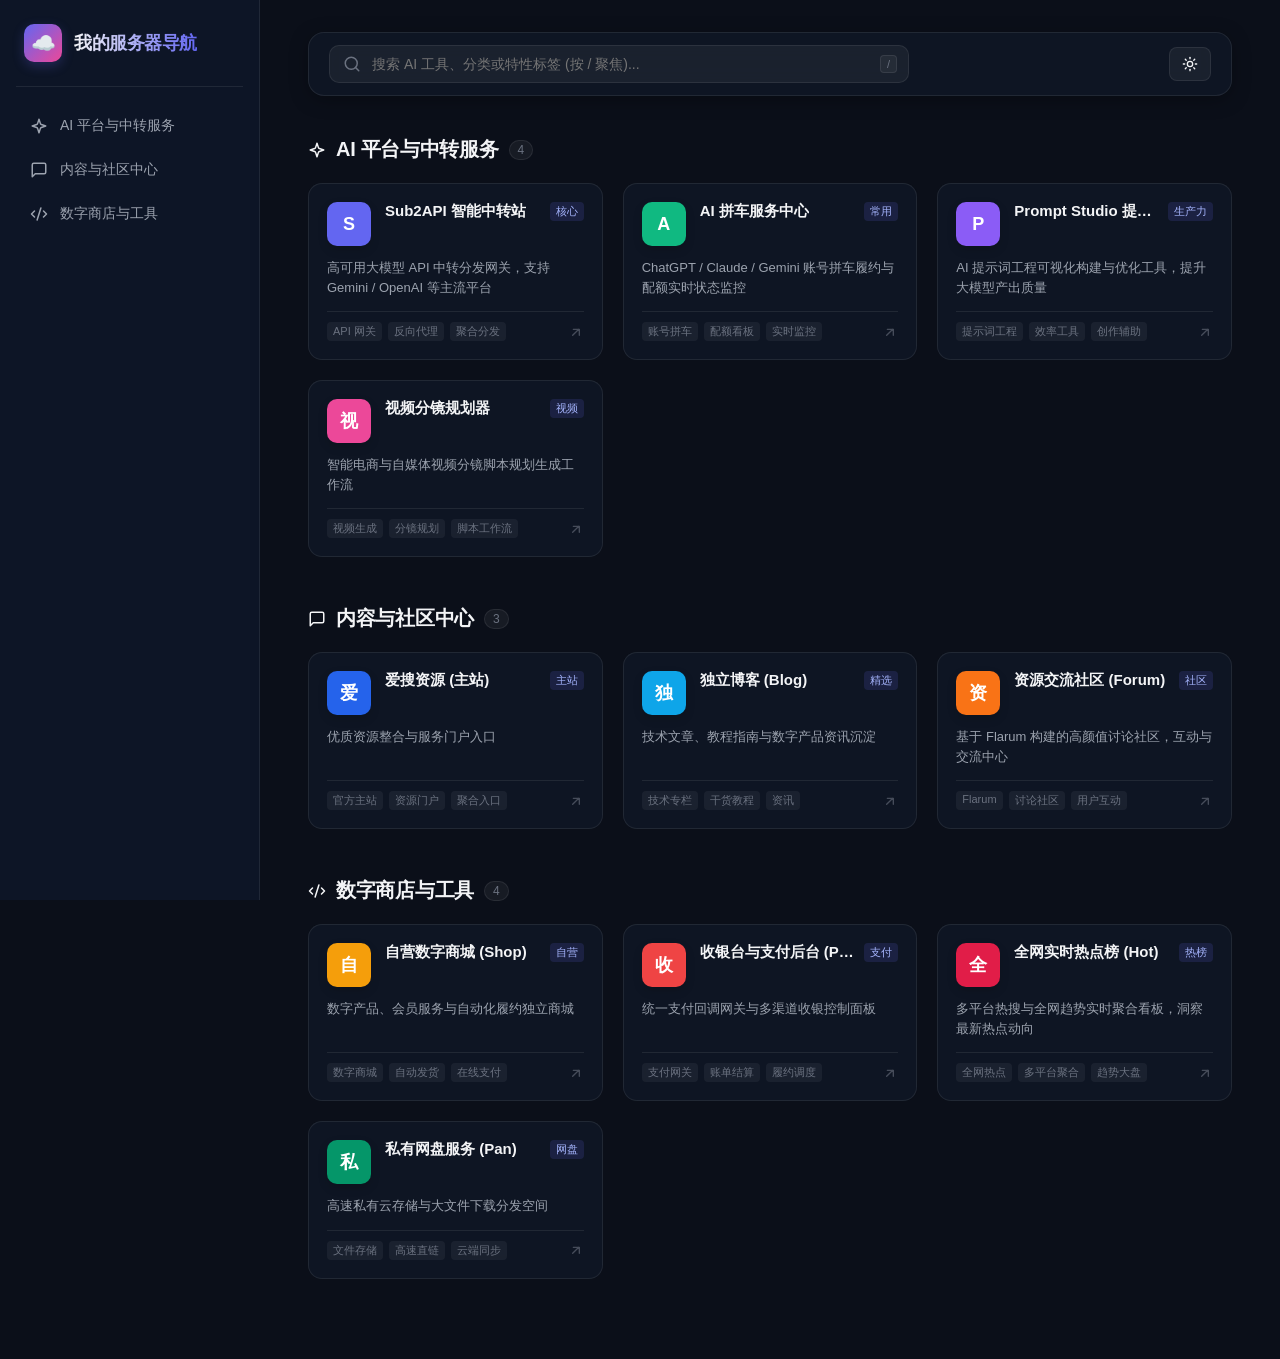
==== index.html @ ad0fa245 "feat: initial release of isoziyuan server navigation dashboard" ====
<!DOCTYPE html>
<html lang="zh-CN" data-theme="dark" data-page-node-id="ryxkqzZMoLYeSBHH8Xz7j0">
<head data-page-node-id="EdLy6YX1apaD8Ly3hyvUye">
  <meta charset="UTF-8" data-page-node-id="FtMuzV0061OIfNJ4oOc57Z">
  <meta name="viewport" content="width=device-width, initial-scale=1.0" data-page-node-id="JTdhtZDrK8gfpo5jFt59gs">
  <title>服务导航 - 谷歌服务器专属工作台</title>
  <link rel="stylesheet" href="style.css" data-page-node-id="w4TnDiNmjLY9xPncQeCpWm">
</head>
<body data-page-node-id="qXCdMttLYjx7alUxZ0EbmD">

  <!-- 侧边导航栏 -->
  <aside class="sidebar" id="sidebar" data-page-node-id="COUoZQ1FSOMQImtAPRblJZ">
    <div class="brand" data-page-node-id="BsyCAQI1UMjIFKBTVWjHdt">
      <div class="brand-logo" data-page-node-id="YfetDD96s58UkEcD20asni">☁️</div>
      <div class="brand-title" data-page-node-id="GAfYzVq1kWIgnKGdZMg1Wv">我的服务器导航</div>
    </div>
    <nav class="nav-links" id="nav-links" data-page-node-id="pFqcrLfc5XI3aOtZKjuJ6j">
      <!-- 动态分类目录 -->
    </nav>
  </aside>

  <!-- 主内容区 -->
  <main class="main-content" data-page-node-id="XznvotJnjBJgEhFHMPgvZw">
    <!-- 顶部状态与搜索栏 -->
    <header class="header-bar" data-page-node-id="YsAZ4QFLlVIBGEKDCK1Dvk">
      <button class="mobile-menu-btn" id="mobile-menu-btn" aria-label="打开目录" data-page-node-id="UOBhp4GuMwdxxigSQopZ55">
        <svg width="18" height="18" viewBox="0 0 24 24" fill="none" stroke="currentColor" stroke-width="2" stroke-linecap="round" stroke-linejoin="round" data-page-node-id="ZNB9NHHVC26Zy8zkNJ84La"><line x1="4" x2="20" y1="12" y2="12" data-page-node-id="r1nHTJ1gIHHjEHjvJLLqYI"/><line x1="4" x2="20" y1="6" y2="6" data-page-node-id="cb9EGPbd5mgD8VWsPqQR4z"/><line x1="4" x2="20" y1="18" y2="18" data-page-node-id="bjhF1IAUk6zOUAnobwpEAe"/></svg>
      </button>

      <div class="search-box" data-page-node-id="cYscHR29AgviPWxlSNM6m2">
        <svg class="search-icon" width="18" height="18" viewBox="0 0 24 24" fill="none" stroke="currentColor" stroke-width="2" stroke-linecap="round" stroke-linejoin="round" data-page-node-id="eRVx57yJYHFJJuCffxL66g"><circle cx="11" cy="11" r="8" data-page-node-id="GfnWiGyBh2ZwuUB9Br48fe"/><path d="m21 21-4.3-4.3" data-page-node-id="glmi1lU00wS7KjYcJ7WsCz"/></svg>
        <input type="text" id="search-input" class="search-input" placeholder="搜索 AI 工具、分类或特性标签 (按 / 聚焦)..." data-page-node-id="gOzx844IkJjS15NtwND8wt">
        <span class="shortcut-badge" data-page-node-id="LoRF6ZRyQIxOjTASTNu4PB">/</span>
      </div>

      <div class="header-actions" data-page-node-id="axKu8T1aljY6c5ixJSnmCy">
        <button class="theme-toggle-btn" id="theme-toggle" aria-label="切换主题" data-page-node-id="RXKstWpxbznfmGAUuXHvzH">
          <!-- 动态图标 -->
        </button>
      </div>
    </header>

    <!-- 工具卡片展示区 -->
    <div id="content-area" data-page-node-id="zzsbIxGkW51S9csJL0ehOk">
      <!-- 动态分类与卡片 -->
    </div>

    <!-- 无搜索结果状态 -->
    <div id="empty-state" class="empty-state" data-page-node-id="5uiXCTbHz7WfNwtleO9XCB">
      <p style="font-size: 16px; margin-bottom: 8px;" data-page-node-id="l2K9HvFFrjeTwMm3EC5iMb">未找到匹配的 AI 工具</p>
      <p style="font-size: 13px;" data-page-node-id="Q3DsOjihzhEDYdzf1WLCFE">请尝试其他关键词或查看全部工具分类</p>
    </div>
  </main>

  <script src="app.js"></script>
</body>
</html>
---- style.css ----
:root {
  --bg-primary: #0b0f19;
  --bg-surface: rgba(17, 24, 39, 0.75);
  --bg-surface-hover: rgba(31, 41, 55, 0.85);
  --bg-sidebar: rgba(15, 23, 42, 0.85);
  --border-color: rgba(255, 255, 255, 0.08);
  --border-focus: rgba(99, 102, 241, 0.5);
  --text-main: #f3f4f6;
  --text-muted: #9ca3af;
  --text-sub: #6b7280;
  --accent: #6366f1;
  --accent-glow: rgba(99, 102, 241, 0.25);
  --badge-bg: rgba(99, 102, 241, 0.15);
  --badge-text: #a5b4fc;
  --tag-bg: rgba(255, 255, 255, 0.05);
  --card-shadow: 0 4px 20px -2px rgba(0, 0, 0, 0.35);
}

[data-theme="light"] {
  --bg-primary: #f8fafc;
  --bg-surface: rgba(255, 255, 255, 0.85);
  --bg-surface-hover: #ffffff;
  --bg-sidebar: rgba(248, 250, 252, 0.9);
  --border-color: rgba(0, 0, 0, 0.08);
  --border-focus: rgba(99, 102, 241, 0.4);
  --text-main: #0f172a;
  --text-muted: #475569;
  --text-sub: #94a3b8;
  --accent: #4f46e5;
  --accent-glow: rgba(79, 70, 229, 0.15);
  --badge-bg: rgba(79, 70, 229, 0.1);
  --badge-text: #4f46e5;
  --tag-bg: rgba(0, 0, 0, 0.04);
  --card-shadow: 0 4px 20px -2px rgba(0, 0, 0, 0.06);
}

* {
  margin: 0;
  padding: 0;
  box-sizing: border-box;
}

body {
  font-family: -apple-system, BlinkMacSystemFont, "Segoe UI", Roboto, "PingFang SC", "Microsoft YaHei", sans-serif;
  background-color: var(--bg-primary);
  color: var(--text-main);
  min-height: 100vh;
  display: flex;
  overflow-x: hidden;
  transition: background-color 0.3s ease, color 0.3s ease;
}

/* 侧边栏 */
.sidebar {
  width: 260px;
  height: 100vh;
  position: fixed;
  left: 0;
  top: 0;
  background: var(--bg-sidebar);
  backdrop-filter: blur(16px);
  -webkit-backdrop-filter: blur(16px);
  border-right: 1px solid var(--border-color);
  padding: 24px 16px;
  display: flex;
  flex-direction: column;
  z-index: 50;
  transition: transform 0.3s cubic-bezier(0.4, 0, 0.2, 1);
}

.brand {
  display: flex;
  align-items: center;
  gap: 12px;
  padding: 0 8px 24px 8px;
  border-bottom: 1px solid var(--border-color);
  margin-bottom: 20px;
}

.brand-logo {
  width: 38px;
  height: 38px;
  border-radius: 10px;
  background: linear-gradient(135deg, #6366f1 0%, #ec4899 100%);
  display: flex;
  align-items: center;
  justify-content: center;
  color: #fff;
  font-weight: 700;
  font-size: 20px;
  box-shadow: 0 4px 12px var(--accent-glow);
}

.brand-title {
  font-size: 18px;
  font-weight: 700;
  letter-spacing: -0.5px;
  background: linear-gradient(90deg, var(--text-main), var(--accent));
  -webkit-background-clip: text;
  -webkit-text-fill-color: transparent;
}

.nav-links {
  flex: 1;
  display: flex;
  flex-direction: column;
  gap: 6px;
  overflow-y: auto;
}

.nav-item {
  display: flex;
  align-items: center;
  gap: 12px;
  padding: 10px 14px;
  border-radius: 8px;
  color: var(--text-muted);
  text-decoration: none;
  font-size: 14px;
  font-weight: 500;
  transition: all 0.2s ease;
}

.nav-item:hover, .nav-item.active {
  color: var(--text-main);
  background: var(--bg-surface-hover);
}

.nav-item.active {
  color: var(--accent);
  border-left: 3px solid var(--accent);
}

/* 主内容区 */
.main-content {
  margin-left: 260px;
  flex: 1;
  padding: 32px 48px;
  max-width: 1440px;
  width: calc(100% - 260px);
}

/* 顶部搜索栏 */
.header-bar {
  display: flex;
  align-items: center;
  justify-content: space-between;
  gap: 20px;
  margin-bottom: 40px;
  position: sticky;
  top: 16px;
  z-index: 40;
  background: var(--bg-surface);
  backdrop-filter: blur(16px);
  -webkit-backdrop-filter: blur(16px);
  padding: 12px 20px;
  border-radius: 16px;
  border: 1px solid var(--border-color);
  box-shadow: var(--card-shadow);
}

.search-box {
  display: flex;
  align-items: center;
  gap: 10px;
  flex: 1;
  max-width: 580px;
  position: relative;
}

.search-input {
  width: 100%;
  padding: 10px 16px 10px 42px;
  background: var(--tag-bg);
  border: 1px solid var(--border-color);
  border-radius: 10px;
  color: var(--text-main);
  font-size: 14px;
  outline: none;
  transition: border-color 0.2s ease, box-shadow 0.2s ease;
}

.search-input:focus {
  border-color: var(--border-focus);
  box-shadow: 0 0 0 3px var(--accent-glow);
}

.search-icon {
  position: absolute;
  left: 14px;
  color: var(--text-sub);
  pointer-events: none;
}

.shortcut-badge {
  position: absolute;
  right: 12px;
  font-size: 11px;
  padding: 2px 6px;
  border-radius: 4px;
  background: var(--tag-bg);
  border: 1px solid var(--border-color);
  color: var(--text-sub);
}

.header-actions {
  display: flex;
  align-items: center;
  gap: 12px;
}

.theme-toggle-btn, .mobile-menu-btn {
  background: var(--tag-bg);
  border: 1px solid var(--border-color);
  color: var(--text-main);
  padding: 8px 12px;
  border-radius: 8px;
  cursor: pointer;
  display: flex;
  align-items: center;
  gap: 6px;
  font-size: 13px;
  transition: background-color 0.2s ease;
}

.theme-toggle-btn:hover {
  background: var(--bg-surface-hover);
}

.mobile-menu-btn {
  display: none;
}

/* 分类展示 */
.category-section {
  margin-bottom: 48px;
  scroll-margin-top: 100px;
}

.category-header {
  display: flex;
  align-items: center;
  gap: 10px;
  margin-bottom: 20px;
}

.category-title {
  font-size: 20px;
  font-weight: 700;
  letter-spacing: -0.3px;
}

.category-count {
  font-size: 12px;
  background: var(--tag-bg);
  color: var(--text-sub);
  padding: 2px 8px;
  border-radius: 12px;
  border: 1px solid var(--border-color);
}

/* 工具卡片网格 */
.tools-grid {
  display: grid;
  grid-template-columns: repeat(auto-fill, minmax(280px, 1fr));
  gap: 20px;
}

.tool-card {
  background: var(--bg-surface);
  backdrop-filter: blur(12px);
  -webkit-backdrop-filter: blur(12px);
  border: 1px solid var(--border-color);
  border-radius: 14px;
  padding: 18px;
  display: flex;
  flex-direction: column;
  text-decoration: none;
  color: inherit;
  transition: transform 0.2s cubic-bezier(0.34, 1.56, 0.64, 1), box-shadow 0.2s ease, border-color 0.2s ease;
  position: relative;
  overflow: hidden;
}

.tool-card:hover {
  transform: translateY(-4px);
  border-color: var(--border-focus);
  box-shadow: 0 12px 24px -6px rgba(0, 0, 0, 0.2), 0 0 0 1px var(--accent-glow);
}

.card-top {
  display: flex;
  align-items: flex-start;
  gap: 14px;
  margin-bottom: 12px;
}

.tool-avatar {
  width: 44px;
  height: 44px;
  border-radius: 10px;
  display: flex;
  align-items: center;
  justify-content: center;
  color: #fff;
  font-weight: 700;
  font-size: 18px;
  flex-shrink: 0;
  box-shadow: 0 4px 10px rgba(0, 0, 0, 0.15);
}

.tool-info {
  flex: 1;
  min-width: 0;
}

.tool-name-row {
  display: flex;
  align-items: center;
  justify-content: space-between;
  gap: 8px;
}

.tool-name {
  font-size: 15px;
  font-weight: 600;
  white-space: nowrap;
  overflow: hidden;
  text-overflow: ellipsis;
}

.tool-badge {
  font-size: 11px;
  padding: 2px 6px;
  border-radius: 4px;
  background: var(--badge-bg);
  color: var(--badge-text);
  font-weight: 500;
  flex-shrink: 0;
}

.tool-desc {
  font-size: 13px;
  color: var(--text-muted);
  line-height: 1.5;
  display: -webkit-box;
  -webkit-line-clamp: 2;
  -webkit-box-orient: vertical;
  overflow: hidden;
  margin-bottom: 14px;
  flex: 1;
}

.tool-footer {
  display: flex;
  align-items: center;
  justify-content: space-between;
  border-top: 1px solid var(--border-color);
  padding-top: 10px;
  margin-top: auto;
}

.tag-list {
  display: flex;
  gap: 6px;
  flex-wrap: wrap;
}

.tag-item {
  font-size: 11px;
  padding: 2px 6px;
  background: var(--tag-bg);
  border-radius: 4px;
  color: var(--text-sub);
}

.link-arrow {
  color: var(--text-sub);
  opacity: 0.6;
  transition: opacity 0.2s, transform 0.2s;
}

.tool-card:hover .link-arrow {
  opacity: 1;
  transform: translateX(3px);
  color: var(--accent);
}

/* 空状态 */
.empty-state {
  text-align: center;
  padding: 60px 20px;
  color: var(--text-sub);
  display: none;
}

/* 响应式适配 */
@media (max-width: 900px) {
  .sidebar {
    transform: translateX(-100%);
  }
  .sidebar.open {
    transform: translateX(0);
  }
  .main-content {
    margin-left: 0;
    width: 100%;
    padding: 20px;
  }
  .mobile-menu-btn {
    display: flex;
  }
}
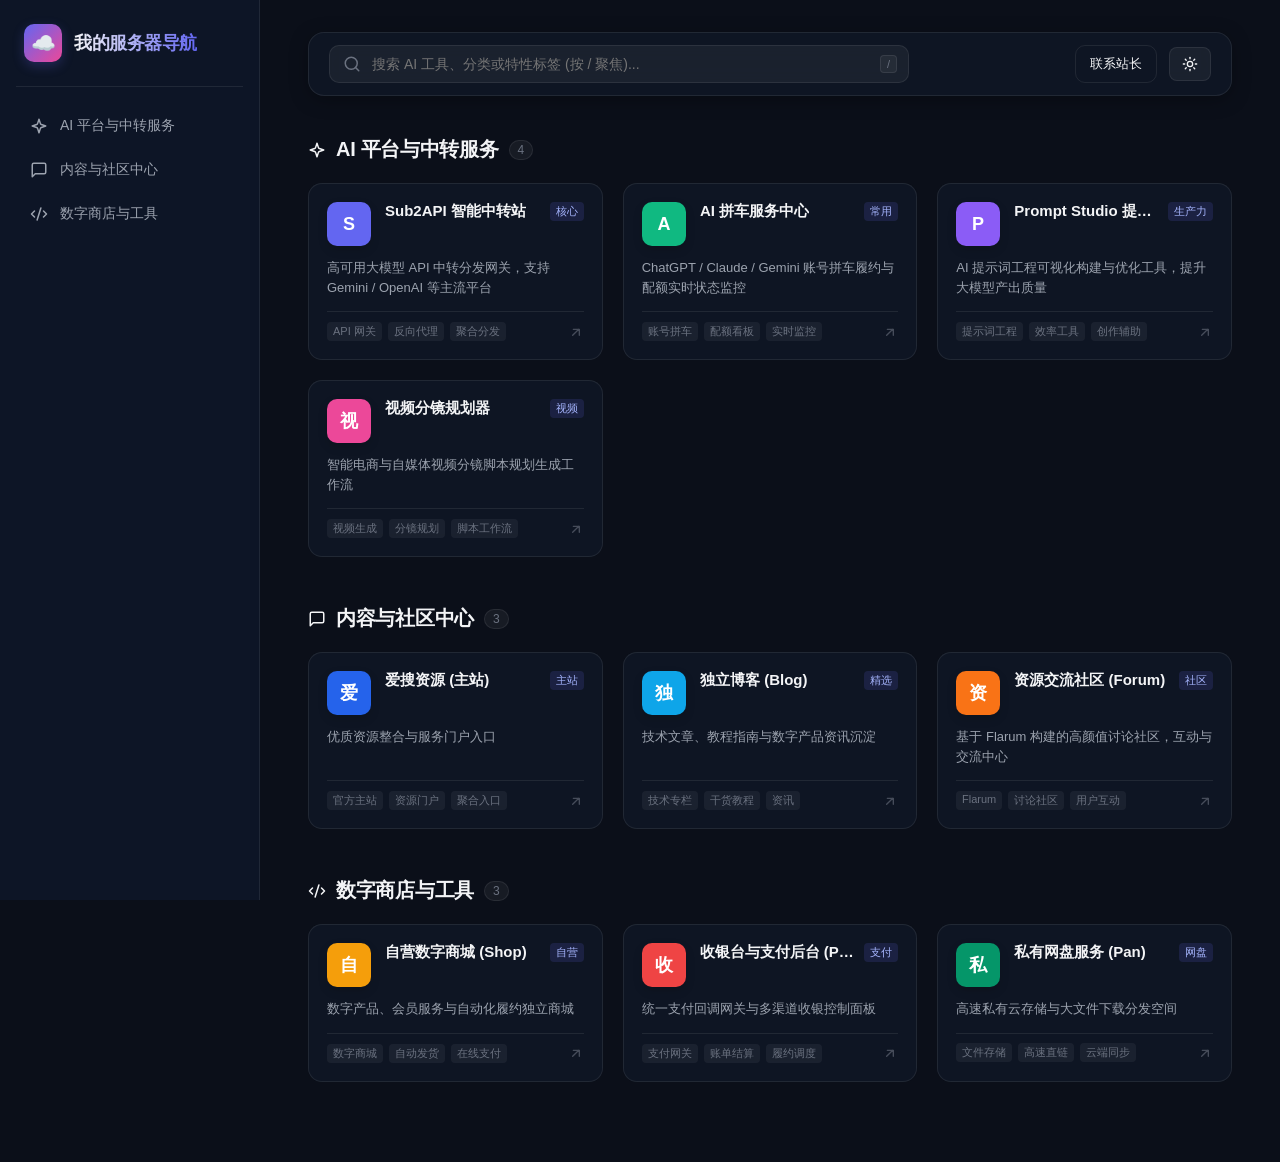
==== commit dff63011: "feat: add mobile navigation and contact settings" ====
--- a/index.html
+++ b/index.html
@@ -4,7 +4,7 @@
   <meta charset="UTF-8" data-page-node-id="FtMuzV0061OIfNJ4oOc57Z">
   <meta name="viewport" content="width=device-width, initial-scale=1.0" data-page-node-id="JTdhtZDrK8gfpo5jFt59gs">
   <title>服务导航 - 谷歌服务器专属工作台</title>
-  <link rel="stylesheet" href="style.css" data-page-node-id="w4TnDiNmjLY9xPncQeCpWm">
+  <link rel="stylesheet" href="style.css?v=2" data-page-node-id="w4TnDiNmjLY9xPncQeCpWm">
 </head>
 <body data-page-node-id="qXCdMttLYjx7alUxZ0EbmD">
 
@@ -34,6 +34,7 @@
       </div>
 
       <div class="header-actions" data-page-node-id="axKu8T1aljY6c5ixJSnmCy">
+        <button class="contact-top-btn" data-mobile-action="contact" type="button">联系站长</button>
         <button class="theme-toggle-btn" id="theme-toggle" aria-label="切换主题" data-page-node-id="RXKstWpxbznfmGAUuXHvzH">
           <!-- 动态图标 -->
         </button>
@@ -52,6 +53,23 @@
     </div>
   </main>
 
-  <script src="app.js"></script>
+  <nav class="mobile-bottom-nav" id="mobile-bottom-nav" aria-label="移动端快捷导航">
+    <button class="bottom-nav-item active" data-mobile-action="home" type="button"><span class="bottom-nav-icon">⌂</span><span>首页</span></button>
+    <button class="bottom-nav-item" data-mobile-action="categories" type="button"><span class="bottom-nav-icon">☷</span><span>分类</span></button>
+    <button class="bottom-nav-item" data-mobile-action="search" type="button"><span class="bottom-nav-icon">⌕</span><span>搜索</span></button>
+    <button class="bottom-nav-item" data-mobile-action="contact" type="button"><span class="bottom-nav-icon">✦</span><span>联系</span></button>
+  </nav>
+
+  <div class="contact-modal" id="contact-modal" hidden>
+    <div class="contact-card" role="dialog" aria-modal="true" aria-labelledby="contact-title">
+      <button class="contact-close" id="contact-close" type="button" aria-label="关闭">×</button>
+      <div class="contact-kicker">CONTACT</div>
+      <h2 id="contact-title">联系站长</h2>
+      <p id="contact-description">需要合作或资源交流，欢迎联系。</p>
+      <div id="contact-list" class="contact-list"></div>
+    </div>
+  </div>
+
+  <script src="app.js?v=2"></script>
 </body>
 </html>
--- a/style.css
+++ b/style.css
@@ -309,6 +309,13 @@
   box-shadow: 0 4px 10px rgba(0, 0, 0, 0.15);
 }
 
+.tool-avatar img {
+  width: 100%;
+  height: 100%;
+  border-radius: inherit;
+  object-fit: cover;
+}
+
 .tool-info {
   flex: 1;
   min-width: 0;
@@ -411,3 +418,42 @@
     display: flex;
   }
 }
+
+[hidden] { display: none !important; }
+
+.contact-top-btn {
+  border: 1px solid var(--border-color);
+  background: var(--surface-color);
+  color: var(--text-main);
+  border-radius: 10px;
+  padding: 9px 14px;
+  cursor: pointer;
+  font-size: 13px;
+  transition: 0.2s ease;
+}
+.contact-top-btn:hover { border-color: var(--accent); color: var(--accent); }
+.mobile-bottom-nav { display: none; }
+.contact-modal { position: fixed; inset: 0; z-index: 100; display: grid; place-items: end center; padding: 20px; background: rgba(4, 8, 18, 0.62); backdrop-filter: blur(6px); }
+.contact-card { position: relative; width: min(460px, 100%); padding: 28px; border: 1px solid var(--border-color); border-radius: 22px; background: var(--surface-color); box-shadow: 0 24px 80px rgba(0,0,0,.35); }
+.contact-kicker { color: var(--accent); font-size: 11px; font-weight: 700; letter-spacing: .16em; }
+.contact-card h2 { margin: 8px 0 8px; font-size: 24px; }
+.contact-card p { margin: 0 0 20px; color: var(--text-muted); line-height: 1.7; }
+.contact-close { position: absolute; top: 14px; right: 16px; width: 32px; height: 32px; border: 0; background: transparent; color: var(--text-sub); font-size: 26px; cursor: pointer; }
+.contact-list { display: grid; gap: 10px; }
+.contact-row { display: flex; align-items: center; justify-content: space-between; gap: 14px; padding: 13px 14px; border: 1px solid var(--border-color); border-radius: 12px; background: var(--bg-color); color: var(--text-main); overflow-wrap: anywhere; }
+.contact-row a { color: var(--accent); text-decoration: none; text-align: right; }
+.contact-label { color: var(--text-muted); font-size: 13px; }
+.contact-empty { padding: 16px; border-radius: 12px; background: var(--bg-color); color: var(--text-muted); text-align: center; }
+
+@media (max-width: 900px) {
+  body { padding-bottom: calc(76px + env(safe-area-inset-bottom)); }
+  .main-content { padding: 20px 16px 28px; }
+  .header-bar { top: 10px; margin-bottom: 24px; padding: 10px 12px; }
+  .contact-top-btn { display: none; }
+  .mobile-bottom-nav { position: fixed; right: 0; bottom: 0; left: 0; z-index: 80; display: grid; grid-template-columns: repeat(4, 1fr); padding: 8px 8px calc(8px + env(safe-area-inset-bottom)); border-top: 1px solid var(--border-color); background: color-mix(in srgb, var(--surface-color) 92%, transparent); backdrop-filter: blur(18px); }
+  .bottom-nav-item { display: grid; justify-items: center; gap: 3px; border: 0; background: transparent; color: var(--text-muted); font-size: 11px; cursor: pointer; }
+  .bottom-nav-item.active { color: var(--accent); }
+  .bottom-nav-icon { font-size: 22px; line-height: 1; }
+  .contact-modal { padding: 12px; }
+  .contact-card { padding: 24px 18px 18px; border-radius: 18px; }
+}
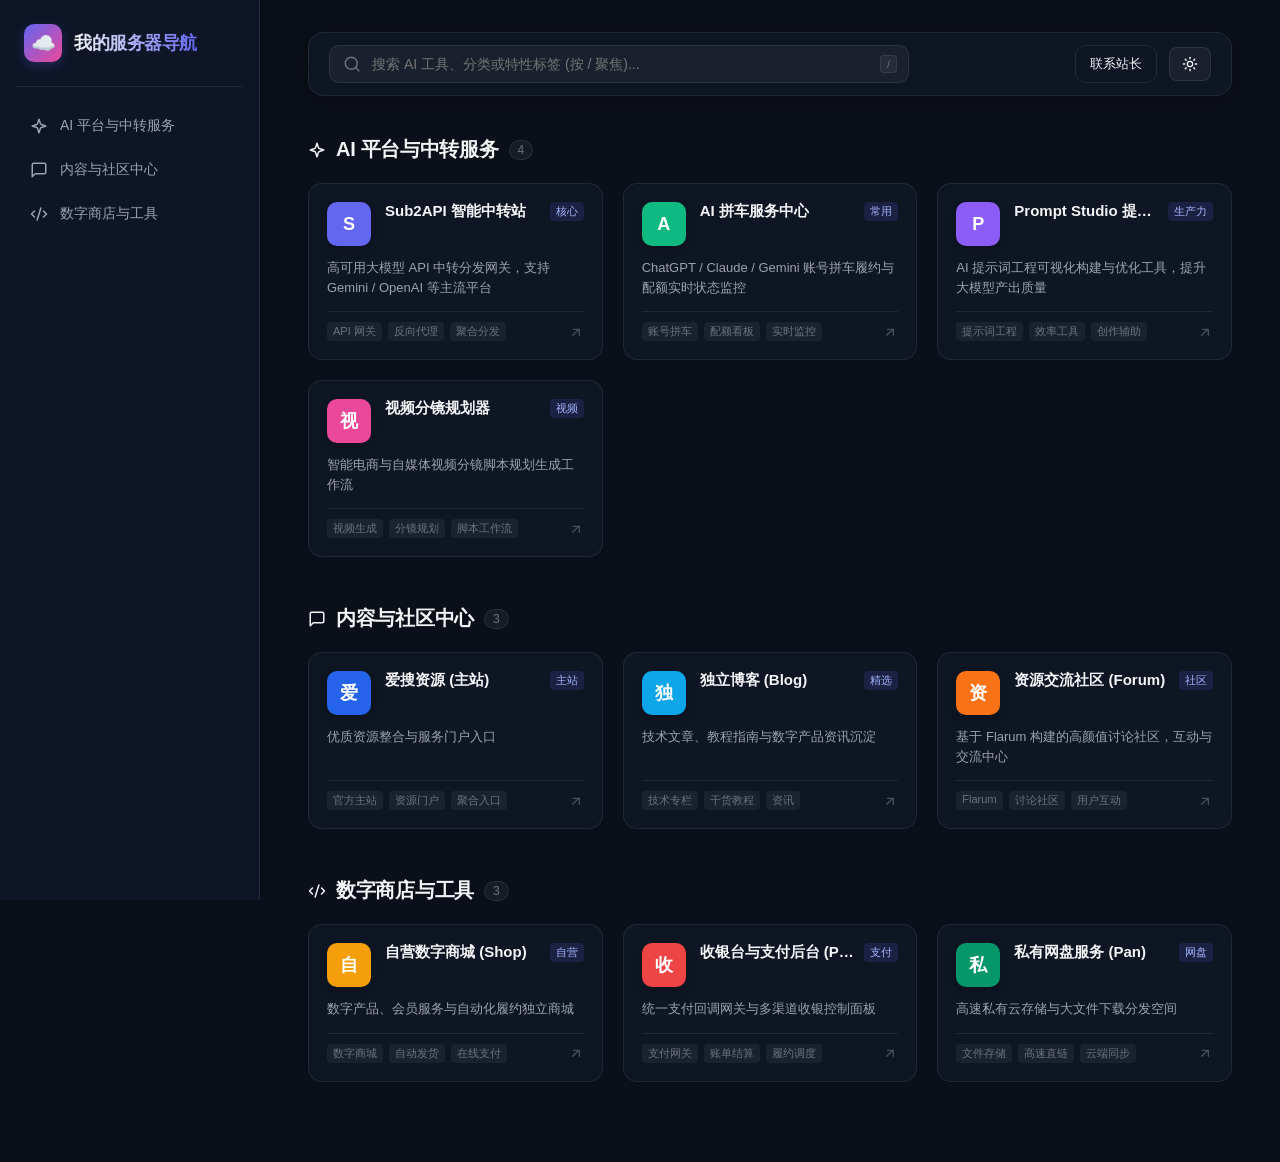
==== commit 7f1d699f: "fix: resolve nav links real-time sync issue between admin and frontend" ====
--- a/index.html
+++ b/index.html
@@ -70,6 +70,6 @@
     </div>
   </div>
 
-  <script src="app.js?v=2"></script>
+  <script src="app.js?v=3"></script>
 </body>
 </html>
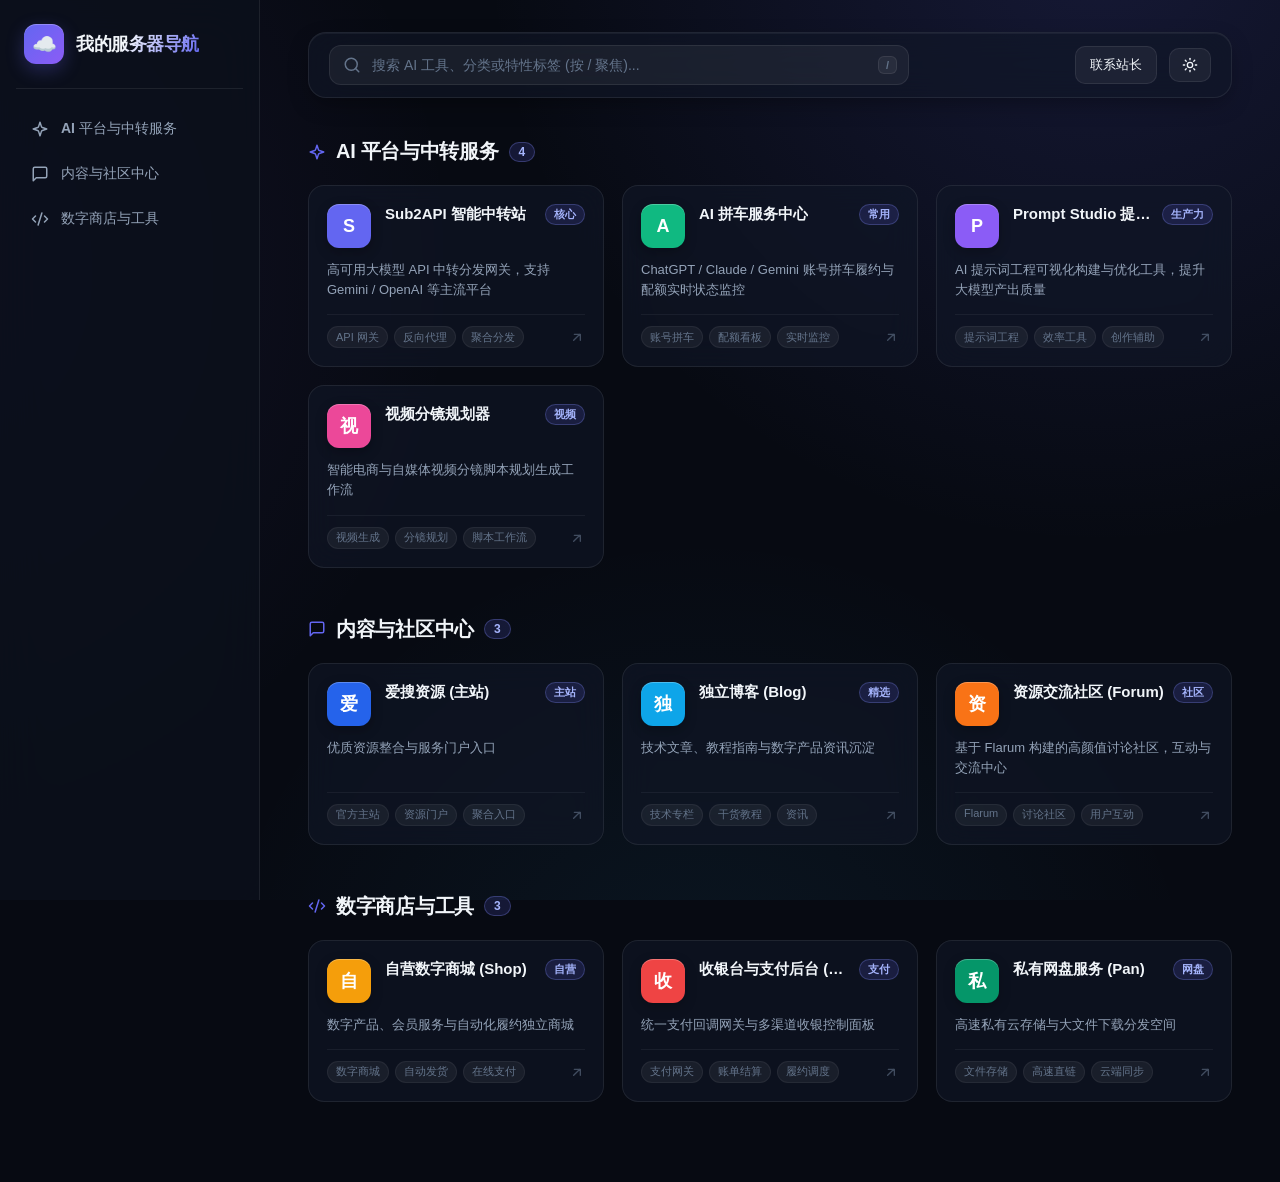
==== commit dfcd38c9: "UI redesign: Aurora Glass design system v3 (brand-aligned with isoziyuan.com)" ====
--- a/index.html
+++ b/index.html
@@ -4,7 +4,7 @@
   <meta charset="UTF-8" data-page-node-id="FtMuzV0061OIfNJ4oOc57Z">
   <meta name="viewport" content="width=device-width, initial-scale=1.0" data-page-node-id="JTdhtZDrK8gfpo5jFt59gs">
   <title>服务导航 - 谷歌服务器专属工作台</title>
-  <link rel="stylesheet" href="style.css?v=2" data-page-node-id="w4TnDiNmjLY9xPncQeCpWm">
+  <link rel="stylesheet" href="style.css?v=3" data-page-node-id="w4TnDiNmjLY9xPncQeCpWm">
 </head>
 <body data-page-node-id="qXCdMttLYjx7alUxZ0EbmD">
 
--- a/style.css
+++ b/style.css
@@ -1,37 +1,69 @@
+/* ============================================================
+   爱搜资源 · 服务导航站 — 极客磨砂设计系统 v3 (Aurora Glass)
+   品牌统一：与 isoziyuan.com 博客一脉相承的极光靛蓝深色磨砂语言
+   ============================================================ */
+
 :root {
-  --bg-primary: #0b0f19;
-  --bg-surface: rgba(17, 24, 39, 0.75);
-  --bg-surface-hover: rgba(31, 41, 55, 0.85);
-  --bg-sidebar: rgba(15, 23, 42, 0.85);
+  color-scheme: dark;
+  /* 表面与玻璃 */
+  --bg-primary: #070a12;
+  --bg-surface: rgba(17, 24, 39, 0.62);
+  --bg-surface-hover: rgba(30, 41, 59, 0.78);
+  --bg-sidebar: rgba(11, 16, 28, 0.82);
+  --bg-elevated: rgba(15, 22, 38, 0.92);
+  /* 边框 */
   --border-color: rgba(255, 255, 255, 0.08);
-  --border-focus: rgba(99, 102, 241, 0.5);
-  --text-main: #f3f4f6;
-  --text-muted: #9ca3af;
-  --text-sub: #6b7280;
+  --border-soft: rgba(255, 255, 255, 0.055);
+  --border-focus: rgba(99, 102, 241, 0.55);
+  /* 文本 */
+  --text-main: #f1f5f9;
+  --text-muted: #94a3b8;
+  --text-sub: #64748b;
+  /* 强调 */
   --accent: #6366f1;
-  --accent-glow: rgba(99, 102, 241, 0.25);
-  --badge-bg: rgba(99, 102, 241, 0.15);
+  --accent-2: #8b5cf6;
+  --accent-3: #38bdf8;
+  --accent-glow: rgba(99, 102, 241, 0.28);
+  --badge-bg: rgba(99, 102, 241, 0.16);
   --badge-text: #a5b4fc;
-  --tag-bg: rgba(255, 255, 255, 0.05);
-  --card-shadow: 0 4px 20px -2px rgba(0, 0, 0, 0.35);
+  --tag-bg: rgba(255, 255, 255, 0.055);
+  /* 阴影三级体系 */
+  --shadow-xs: 0 1px 2px rgba(0, 0, 0, 0.3);
+  --shadow-md: 0 8px 24px -6px rgba(0, 0, 0, 0.4);
+  --shadow-xl: 0 24px 60px -12px rgba(0, 0, 0, 0.55);
+  --card-shadow: var(--shadow-md);
+  /* 兼容旧变量（联系弹窗等引用） */
+  --surface-color: var(--bg-elevated);
+  --bg-color: rgba(10, 15, 26, 0.85);
+  /* 渐变能量条 */
+  --energy-gradient: linear-gradient(90deg, #6366f1, #8b5cf6 55%, #38bdf8);
+  --accent-gradient: linear-gradient(135deg, #6366f1, #8b5cf6);
 }
 
 [data-theme="light"] {
-  --bg-primary: #f8fafc;
-  --bg-surface: rgba(255, 255, 255, 0.85);
+  color-scheme: light;
+  --bg-primary: #f4f6fb;
+  --bg-surface: rgba(255, 255, 255, 0.78);
   --bg-surface-hover: #ffffff;
-  --bg-sidebar: rgba(248, 250, 252, 0.9);
-  --border-color: rgba(0, 0, 0, 0.08);
-  --border-focus: rgba(99, 102, 241, 0.4);
+  --bg-sidebar: rgba(248, 250, 253, 0.85);
+  --bg-elevated: rgba(255, 255, 255, 0.96);
+  --border-color: rgba(15, 23, 42, 0.09);
+  --border-soft: rgba(15, 23, 42, 0.06);
+  --border-focus: rgba(79, 70, 229, 0.45);
   --text-main: #0f172a;
   --text-muted: #475569;
   --text-sub: #94a3b8;
   --accent: #4f46e5;
-  --accent-glow: rgba(79, 70, 229, 0.15);
+  --accent-2: #7c3aed;
+  --accent-glow: rgba(79, 70, 229, 0.16);
   --badge-bg: rgba(79, 70, 229, 0.1);
   --badge-text: #4f46e5;
-  --tag-bg: rgba(0, 0, 0, 0.04);
-  --card-shadow: 0 4px 20px -2px rgba(0, 0, 0, 0.06);
+  --tag-bg: rgba(15, 23, 42, 0.045);
+  --shadow-md: 0 8px 24px -6px rgba(15, 23, 42, 0.1);
+  --shadow-xl: 0 24px 60px -12px rgba(15, 23, 42, 0.16);
+  --card-shadow: var(--shadow-md);
+  --surface-color: #ffffff;
+  --bg-color: #f1f4f9;
 }
 
 * {
@@ -43,14 +75,21 @@
 body {
   font-family: -apple-system, BlinkMacSystemFont, "Segoe UI", Roboto, "PingFang SC", "Microsoft YaHei", sans-serif;
   background-color: var(--bg-primary);
+  /* 极光氛围背景（固定不随滚动） */
+  background-image:
+    radial-gradient(circle at 86% -8%, rgba(99, 102, 241, 0.16), transparent 42%),
+    radial-gradient(circle at -10% 30%, rgba(139, 92, 246, 0.1), transparent 38%),
+    radial-gradient(circle at 55% 115%, rgba(56, 189, 248, 0.07), transparent 40%);
+  background-attachment: fixed;
   color: var(--text-main);
   min-height: 100vh;
   display: flex;
   overflow-x: hidden;
   transition: background-color 0.3s ease, color 0.3s ease;
-}
-
-/* 侧边栏 */
+  -webkit-font-smoothing: antialiased;
+}
+
+/* ============ 侧边栏 ============ */
 .sidebar {
   width: 260px;
   height: 100vh;
@@ -58,8 +97,8 @@
   left: 0;
   top: 0;
   background: var(--bg-sidebar);
-  backdrop-filter: blur(16px);
-  -webkit-backdrop-filter: blur(16px);
+  backdrop-filter: blur(22px);
+  -webkit-backdrop-filter: blur(22px);
   border-right: 1px solid var(--border-color);
   padding: 24px 16px;
   display: flex;
@@ -78,25 +117,26 @@
 }
 
 .brand-logo {
-  width: 38px;
-  height: 38px;
-  border-radius: 10px;
-  background: linear-gradient(135deg, #6366f1 0%, #ec4899 100%);
+  width: 40px;
+  height: 40px;
+  border-radius: 12px;
+  background: var(--accent-gradient);
   display: flex;
   align-items: center;
   justify-content: center;
   color: #fff;
   font-weight: 700;
   font-size: 20px;
-  box-shadow: 0 4px 12px var(--accent-glow);
+  box-shadow: 0 6px 18px var(--accent-glow), inset 0 1px 0 rgba(255, 255, 255, 0.25);
 }
 
 .brand-title {
   font-size: 18px;
-  font-weight: 700;
+  font-weight: 800;
   letter-spacing: -0.5px;
-  background: linear-gradient(90deg, var(--text-main), var(--accent));
+  background: linear-gradient(120deg, var(--text-main) 40%, var(--accent));
   -webkit-background-clip: text;
+  background-clip: text;
   -webkit-text-fill-color: transparent;
 }
 
@@ -104,34 +144,42 @@
   flex: 1;
   display: flex;
   flex-direction: column;
-  gap: 6px;
+  gap: 5px;
   overflow-y: auto;
-}
+  scrollbar-width: thin;
+  scrollbar-color: transparent transparent;
+}
+.nav-links:hover { scrollbar-color: var(--border-color) transparent; }
 
 .nav-item {
   display: flex;
   align-items: center;
   gap: 12px;
   padding: 10px 14px;
-  border-radius: 8px;
+  border-radius: 11px;
   color: var(--text-muted);
   text-decoration: none;
   font-size: 14px;
-  font-weight: 500;
+  font-weight: 550;
+  border: 1px solid transparent;
   transition: all 0.2s ease;
 }
 
-.nav-item:hover, .nav-item.active {
-  color: var(--text-main);
-  background: var(--bg-surface-hover);
+.nav-item:hover {
+  color: var(--text-main);
+  background: var(--tag-bg);
+  transform: translateX(2px);
 }
 
 .nav-item.active {
-  color: var(--accent);
-  border-left: 3px solid var(--accent);
-}
-
-/* 主内容区 */
+  color: #fff;
+  background: linear-gradient(90deg, rgba(99, 102, 241, 0.28), rgba(99, 102, 241, 0.07));
+  border-color: rgba(129, 140, 248, 0.35);
+  box-shadow: 0 4px 14px var(--accent-glow);
+}
+[data-theme="light"] .nav-item.active { color: var(--accent); }
+
+/* ============ 主内容区 ============ */
 .main-content {
   margin-left: 260px;
   flex: 1;
@@ -140,7 +188,7 @@
   width: calc(100% - 260px);
 }
 
-/* 顶部搜索栏 */
+/* ============ 顶部悬浮搜索胶囊 ============ */
 .header-bar {
   display: flex;
   align-items: center;
@@ -151,12 +199,12 @@
   top: 16px;
   z-index: 40;
   background: var(--bg-surface);
-  backdrop-filter: blur(16px);
-  -webkit-backdrop-filter: blur(16px);
+  backdrop-filter: blur(22px);
+  -webkit-backdrop-filter: blur(22px);
   padding: 12px 20px;
-  border-radius: 16px;
-  border: 1px solid var(--border-color);
-  box-shadow: var(--card-shadow);
+  border-radius: 18px;
+  border: 1px solid var(--border-color);
+  box-shadow: var(--shadow-md), inset 0 1px 0 rgba(255, 255, 255, 0.05);
 }
 
 .search-box {
@@ -170,19 +218,22 @@
 
 .search-input {
   width: 100%;
-  padding: 10px 16px 10px 42px;
-  background: var(--tag-bg);
-  border: 1px solid var(--border-color);
-  border-radius: 10px;
+  padding: 11px 44px 11px 42px;
+  background: var(--tag-bg);
+  border: 1px solid var(--border-color);
+  border-radius: 12px;
   color: var(--text-main);
   font-size: 14px;
   outline: none;
-  transition: border-color 0.2s ease, box-shadow 0.2s ease;
-}
+  transition: border-color 0.2s ease, box-shadow 0.2s ease, background 0.2s ease;
+}
+
+.search-input::placeholder { color: var(--text-sub); }
 
 .search-input:focus {
   border-color: var(--border-focus);
-  box-shadow: 0 0 0 3px var(--accent-glow);
+  background: var(--bg-surface-hover);
+  box-shadow: 0 0 0 4px var(--accent-glow), 0 0 24px var(--accent-glow);
 }
 
 .search-icon {
@@ -196,11 +247,12 @@
   position: absolute;
   right: 12px;
   font-size: 11px;
-  padding: 2px 6px;
-  border-radius: 4px;
+  padding: 2px 7px;
+  border-radius: 6px;
   background: var(--tag-bg);
   border: 1px solid var(--border-color);
   color: var(--text-sub);
+  font-weight: 650;
 }
 
 .header-actions {
@@ -214,24 +266,23 @@
   border: 1px solid var(--border-color);
   color: var(--text-main);
   padding: 8px 12px;
-  border-radius: 8px;
+  border-radius: 10px;
   cursor: pointer;
   display: flex;
   align-items: center;
   gap: 6px;
   font-size: 13px;
-  transition: background-color 0.2s ease;
-}
-
-.theme-toggle-btn:hover {
+  transition: all 0.2s ease;
+}
+
+.theme-toggle-btn:hover, .mobile-menu-btn:hover {
   background: var(--bg-surface-hover);
-}
-
-.mobile-menu-btn {
-  display: none;
-}
-
-/* 分类展示 */
+  border-color: rgba(129, 140, 248, 0.4);
+}
+
+.mobile-menu-btn { display: none; }
+
+/* ============ 分类区 ============ */
 .category-section {
   margin-bottom: 48px;
   scroll-margin-top: 100px;
@@ -242,51 +293,68 @@
   align-items: center;
   gap: 10px;
   margin-bottom: 20px;
+  color: var(--accent);
 }
 
 .category-title {
   font-size: 20px;
-  font-weight: 700;
+  font-weight: 750;
   letter-spacing: -0.3px;
+  color: var(--text-main);
 }
 
 .category-count {
   font-size: 12px;
-  background: var(--tag-bg);
-  color: var(--text-sub);
-  padding: 2px 8px;
-  border-radius: 12px;
-  border: 1px solid var(--border-color);
-}
-
-/* 工具卡片网格 */
+  background: var(--badge-bg);
+  color: var(--badge-text);
+  padding: 2px 9px;
+  border-radius: 999px;
+  border: 1px solid rgba(129, 140, 248, 0.3);
+  font-weight: 700;
+}
+
+/* ============ 工具卡片网格 ============ */
 .tools-grid {
   display: grid;
   grid-template-columns: repeat(auto-fill, minmax(280px, 1fr));
-  gap: 20px;
+  gap: 18px;
 }
 
 .tool-card {
+  position: relative;
   background: var(--bg-surface);
-  backdrop-filter: blur(12px);
-  -webkit-backdrop-filter: blur(12px);
-  border: 1px solid var(--border-color);
-  border-radius: 14px;
+  backdrop-filter: blur(16px);
+  -webkit-backdrop-filter: blur(16px);
+  border: 1px solid var(--border-color);
+  border-radius: 16px;
   padding: 18px;
   display: flex;
   flex-direction: column;
   text-decoration: none;
   color: inherit;
-  transition: transform 0.2s cubic-bezier(0.34, 1.56, 0.64, 1), box-shadow 0.2s ease, border-color 0.2s ease;
-  position: relative;
   overflow: hidden;
+  transition: transform 0.22s cubic-bezier(0.34, 1.4, 0.64, 1), box-shadow 0.22s ease, border-color 0.22s ease;
+}
+
+/* 顶部三色渐变能量条 */
+.tool-card::before {
+  content: "";
+  position: absolute;
+  top: 0;
+  left: 0;
+  right: 0;
+  height: 2.5px;
+  background: var(--energy-gradient);
+  opacity: 0;
+  transition: opacity 0.22s ease;
 }
 
 .tool-card:hover {
   transform: translateY(-4px);
-  border-color: var(--border-focus);
-  box-shadow: 0 12px 24px -6px rgba(0, 0, 0, 0.2), 0 0 0 1px var(--accent-glow);
-}
+  border-color: rgba(129, 140, 248, 0.4);
+  box-shadow: 0 16px 36px -8px rgba(0, 0, 0, 0.45), 0 0 28px var(--accent-glow);
+}
+.tool-card:hover::before { opacity: 1; }
 
 .card-top {
   display: flex;
@@ -298,7 +366,7 @@
 .tool-avatar {
   width: 44px;
   height: 44px;
-  border-radius: 10px;
+  border-radius: 12px;
   display: flex;
   align-items: center;
   justify-content: center;
@@ -306,7 +374,7 @@
   font-weight: 700;
   font-size: 18px;
   flex-shrink: 0;
-  box-shadow: 0 4px 10px rgba(0, 0, 0, 0.15);
+  box-shadow: 0 4px 12px rgba(0, 0, 0, 0.25), inset 0 1px 0 rgba(255, 255, 255, 0.25);
 }
 
 .tool-avatar img {
@@ -330,7 +398,7 @@
 
 .tool-name {
   font-size: 15px;
-  font-weight: 600;
+  font-weight: 700;
   white-space: nowrap;
   overflow: hidden;
   text-overflow: ellipsis;
@@ -338,18 +406,19 @@
 
 .tool-badge {
   font-size: 11px;
-  padding: 2px 6px;
-  border-radius: 4px;
+  padding: 2px 8px;
+  border-radius: 999px;
   background: var(--badge-bg);
   color: var(--badge-text);
-  font-weight: 500;
+  font-weight: 650;
   flex-shrink: 0;
+  border: 1px solid rgba(129, 140, 248, 0.28);
 }
 
 .tool-desc {
   font-size: 13px;
   color: var(--text-muted);
-  line-height: 1.5;
+  line-height: 1.55;
   display: -webkit-box;
   -webkit-line-clamp: 2;
   -webkit-box-orient: vertical;
@@ -362,8 +431,8 @@
   display: flex;
   align-items: center;
   justify-content: space-between;
-  border-top: 1px solid var(--border-color);
-  padding-top: 10px;
+  border-top: 1px solid var(--border-soft);
+  padding-top: 11px;
   margin-top: auto;
 }
 
@@ -375,10 +444,11 @@
 
 .tag-item {
   font-size: 11px;
-  padding: 2px 6px;
-  background: var(--tag-bg);
-  border-radius: 4px;
+  padding: 2.5px 8px;
+  background: var(--tag-bg);
+  border-radius: 999px;
   color: var(--text-sub);
+  border: 1px solid var(--border-soft);
 }
 
 .link-arrow {
@@ -389,11 +459,11 @@
 
 .tool-card:hover .link-arrow {
   opacity: 1;
-  transform: translateX(3px);
-  color: var(--accent);
-}
-
-/* 空状态 */
+  transform: translate(2px, -2px);
+  color: var(--accent-3);
+}
+
+/* ============ 空状态 ============ */
 .empty-state {
   text-align: center;
   padding: 60px 20px;
@@ -401,29 +471,12 @@
   display: none;
 }
 
-/* 响应式适配 */
-@media (max-width: 900px) {
-  .sidebar {
-    transform: translateX(-100%);
-  }
-  .sidebar.open {
-    transform: translateX(0);
-  }
-  .main-content {
-    margin-left: 0;
-    width: 100%;
-    padding: 20px;
-  }
-  .mobile-menu-btn {
-    display: flex;
-  }
-}
-
+/* ============ 联系弹窗（磨砂玻璃） ============ */
 [hidden] { display: none !important; }
 
 .contact-top-btn {
   border: 1px solid var(--border-color);
-  background: var(--surface-color);
+  background: var(--tag-bg);
   color: var(--text-main);
   border-radius: 10px;
   padding: 9px 14px;
@@ -431,29 +484,108 @@
   font-size: 13px;
   transition: 0.2s ease;
 }
-.contact-top-btn:hover { border-color: var(--accent); color: var(--accent); }
+.contact-top-btn:hover { border-color: var(--accent); color: var(--accent); box-shadow: 0 0 16px var(--accent-glow); }
+
 .mobile-bottom-nav { display: none; }
-.contact-modal { position: fixed; inset: 0; z-index: 100; display: grid; place-items: end center; padding: 20px; background: rgba(4, 8, 18, 0.62); backdrop-filter: blur(6px); }
-.contact-card { position: relative; width: min(460px, 100%); padding: 28px; border: 1px solid var(--border-color); border-radius: 22px; background: var(--surface-color); box-shadow: 0 24px 80px rgba(0,0,0,.35); }
-.contact-kicker { color: var(--accent); font-size: 11px; font-weight: 700; letter-spacing: .16em; }
-.contact-card h2 { margin: 8px 0 8px; font-size: 24px; }
+
+.contact-modal {
+  position: fixed;
+  inset: 0;
+  z-index: 100;
+  display: grid;
+  place-items: end center;
+  padding: 20px;
+  background: rgba(4, 8, 18, 0.66);
+  backdrop-filter: blur(8px);
+  -webkit-backdrop-filter: blur(8px);
+}
+.contact-card {
+  position: relative;
+  width: min(460px, 100%);
+  padding: 28px;
+  border: 1px solid var(--border-color);
+  border-radius: 22px;
+  background: var(--bg-elevated);
+  backdrop-filter: blur(24px);
+  -webkit-backdrop-filter: blur(24px);
+  box-shadow: var(--shadow-xl), inset 0 1px 0 rgba(255, 255, 255, 0.06);
+  animation: contact-rise 0.24s cubic-bezier(0.16, 1, 0.3, 1);
+}
+@keyframes contact-rise {
+  from { opacity: 0; transform: translateY(14px) scale(0.98); }
+  to { opacity: 1; transform: translateY(0) scale(1); }
+}
+.contact-kicker { color: var(--accent); font-size: 11px; font-weight: 750; letter-spacing: .16em; }
+.contact-card h2 { margin: 8px 0 8px; font-size: 24px; letter-spacing: -0.02em; }
 .contact-card p { margin: 0 0 20px; color: var(--text-muted); line-height: 1.7; }
-.contact-close { position: absolute; top: 14px; right: 16px; width: 32px; height: 32px; border: 0; background: transparent; color: var(--text-sub); font-size: 26px; cursor: pointer; }
+.contact-close { position: absolute; top: 14px; right: 16px; width: 32px; height: 32px; border: 0; background: transparent; color: var(--text-sub); font-size: 26px; cursor: pointer; border-radius: 8px; transition: 0.15s; }
+.contact-close:hover { color: var(--text-main); background: var(--tag-bg); }
 .contact-list { display: grid; gap: 10px; }
-.contact-row { display: flex; align-items: center; justify-content: space-between; gap: 14px; padding: 13px 14px; border: 1px solid var(--border-color); border-radius: 12px; background: var(--bg-color); color: var(--text-main); overflow-wrap: anywhere; }
-.contact-row a { color: var(--accent); text-decoration: none; text-align: right; }
+.contact-row {
+  display: flex;
+  align-items: center;
+  justify-content: space-between;
+  gap: 14px;
+  padding: 13px 14px;
+  border: 1px solid var(--border-color);
+  border-radius: 12px;
+  background: var(--tag-bg);
+  color: var(--text-main);
+  overflow-wrap: anywhere;
+}
+.contact-row a { color: var(--accent); text-decoration: none; text-align: right; font-weight: 600; }
 .contact-label { color: var(--text-muted); font-size: 13px; }
-.contact-empty { padding: 16px; border-radius: 12px; background: var(--bg-color); color: var(--text-muted); text-align: center; }
-
+.contact-empty { padding: 16px; border-radius: 12px; background: var(--tag-bg); color: var(--text-muted); text-align: center; }
+
+/* ============ 响应式 ============ */
 @media (max-width: 900px) {
+  .sidebar { transform: translateX(-100%); }
+  .sidebar.open { transform: translateX(0); box-shadow: var(--shadow-xl); }
+  .main-content {
+    margin-left: 0;
+    width: 100%;
+    padding: 20px 16px 28px;
+  }
+  .mobile-menu-btn { display: flex; }
+  .tools-grid { grid-template-columns: 1fr; gap: 14px; }
+  .header-bar { top: 10px; margin-bottom: 24px; padding: 10px 12px; border-radius: 14px; }
   body { padding-bottom: calc(76px + env(safe-area-inset-bottom)); }
-  .main-content { padding: 20px 16px 28px; }
-  .header-bar { top: 10px; margin-bottom: 24px; padding: 10px 12px; }
   .contact-top-btn { display: none; }
-  .mobile-bottom-nav { position: fixed; right: 0; bottom: 0; left: 0; z-index: 80; display: grid; grid-template-columns: repeat(4, 1fr); padding: 8px 8px calc(8px + env(safe-area-inset-bottom)); border-top: 1px solid var(--border-color); background: color-mix(in srgb, var(--surface-color) 92%, transparent); backdrop-filter: blur(18px); }
-  .bottom-nav-item { display: grid; justify-items: center; gap: 3px; border: 0; background: transparent; color: var(--text-muted); font-size: 11px; cursor: pointer; }
+  .mobile-bottom-nav {
+    position: fixed;
+    right: 0; bottom: 0; left: 0;
+    z-index: 80;
+    display: grid;
+    grid-template-columns: repeat(4, 1fr);
+    padding: 8px 8px calc(8px + env(safe-area-inset-bottom));
+    border-top: 1px solid var(--border-color);
+    background: var(--bg-sidebar);
+    backdrop-filter: blur(20px);
+    -webkit-backdrop-filter: blur(20px);
+  }
+  .bottom-nav-item {
+    display: grid;
+    justify-items: center;
+    gap: 3px;
+    border: 0;
+    background: transparent;
+    color: var(--text-muted);
+    font-size: 11px;
+    cursor: pointer;
+    padding: 4px 0;
+    border-radius: 10px;
+    transition: color 0.15s;
+  }
   .bottom-nav-item.active { color: var(--accent); }
   .bottom-nav-icon { font-size: 22px; line-height: 1; }
   .contact-modal { padding: 12px; }
   .contact-card { padding: 24px 18px 18px; border-radius: 18px; }
 }
+
+/* ============ 动效降级 ============ */
+@media (prefers-reduced-motion: reduce) {
+  *, *::before, *::after {
+    animation-duration: 0.01ms !important;
+    transition-duration: 0.01ms !important;
+  }
+}
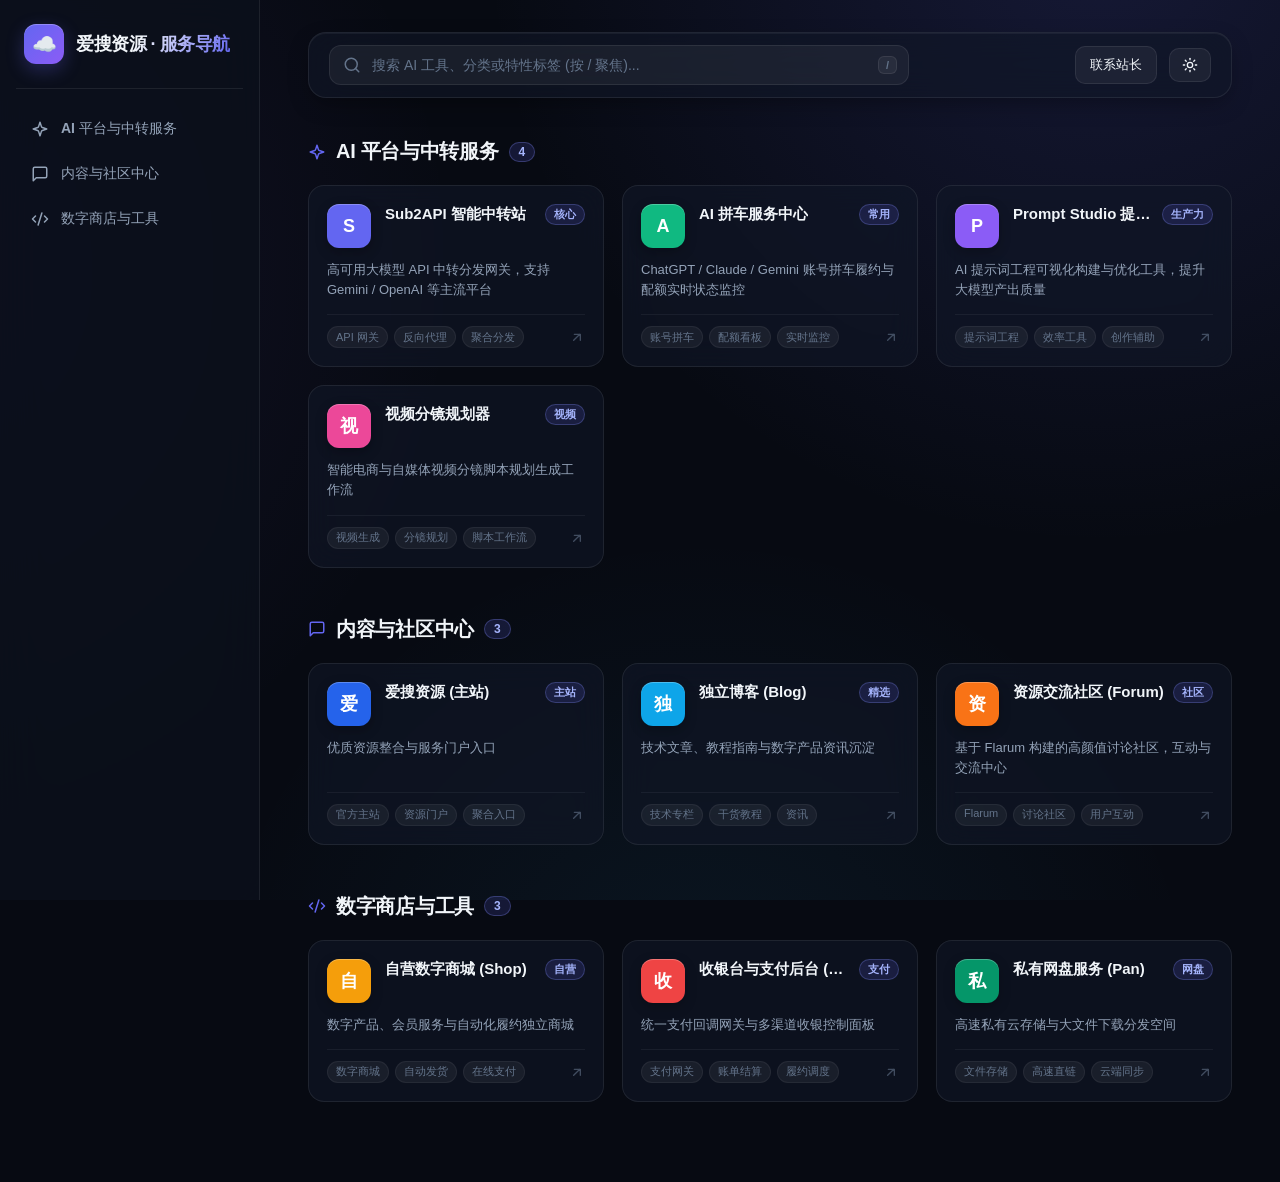
==== commit db9bd4de: "feat: add site config management in admin (customizable site name, subtitle, browser title)" ====
--- a/index.html
+++ b/index.html
@@ -12,7 +12,7 @@
   <aside class="sidebar" id="sidebar" data-page-node-id="COUoZQ1FSOMQImtAPRblJZ">
     <div class="brand" data-page-node-id="BsyCAQI1UMjIFKBTVWjHdt">
       <div class="brand-logo" data-page-node-id="YfetDD96s58UkEcD20asni">☁️</div>
-      <div class="brand-title" data-page-node-id="GAfYzVq1kWIgnKGdZMg1Wv">我的服务器导航</div>
+      <div class="brand-title" id="brand-title" data-page-node-id="GAfYzVq1kWIgnKGdZMg1Wv">爱搜资源 · 服务导航</div>
     </div>
     <nav class="nav-links" id="nav-links" data-page-node-id="pFqcrLfc5XI3aOtZKjuJ6j">
       <!-- 动态分类目录 -->
@@ -70,6 +70,6 @@
     </div>
   </div>
 
-  <script src="app.js?v=3"></script>
+  <script src="app.js?v=4"></script>
 </body>
 </html>
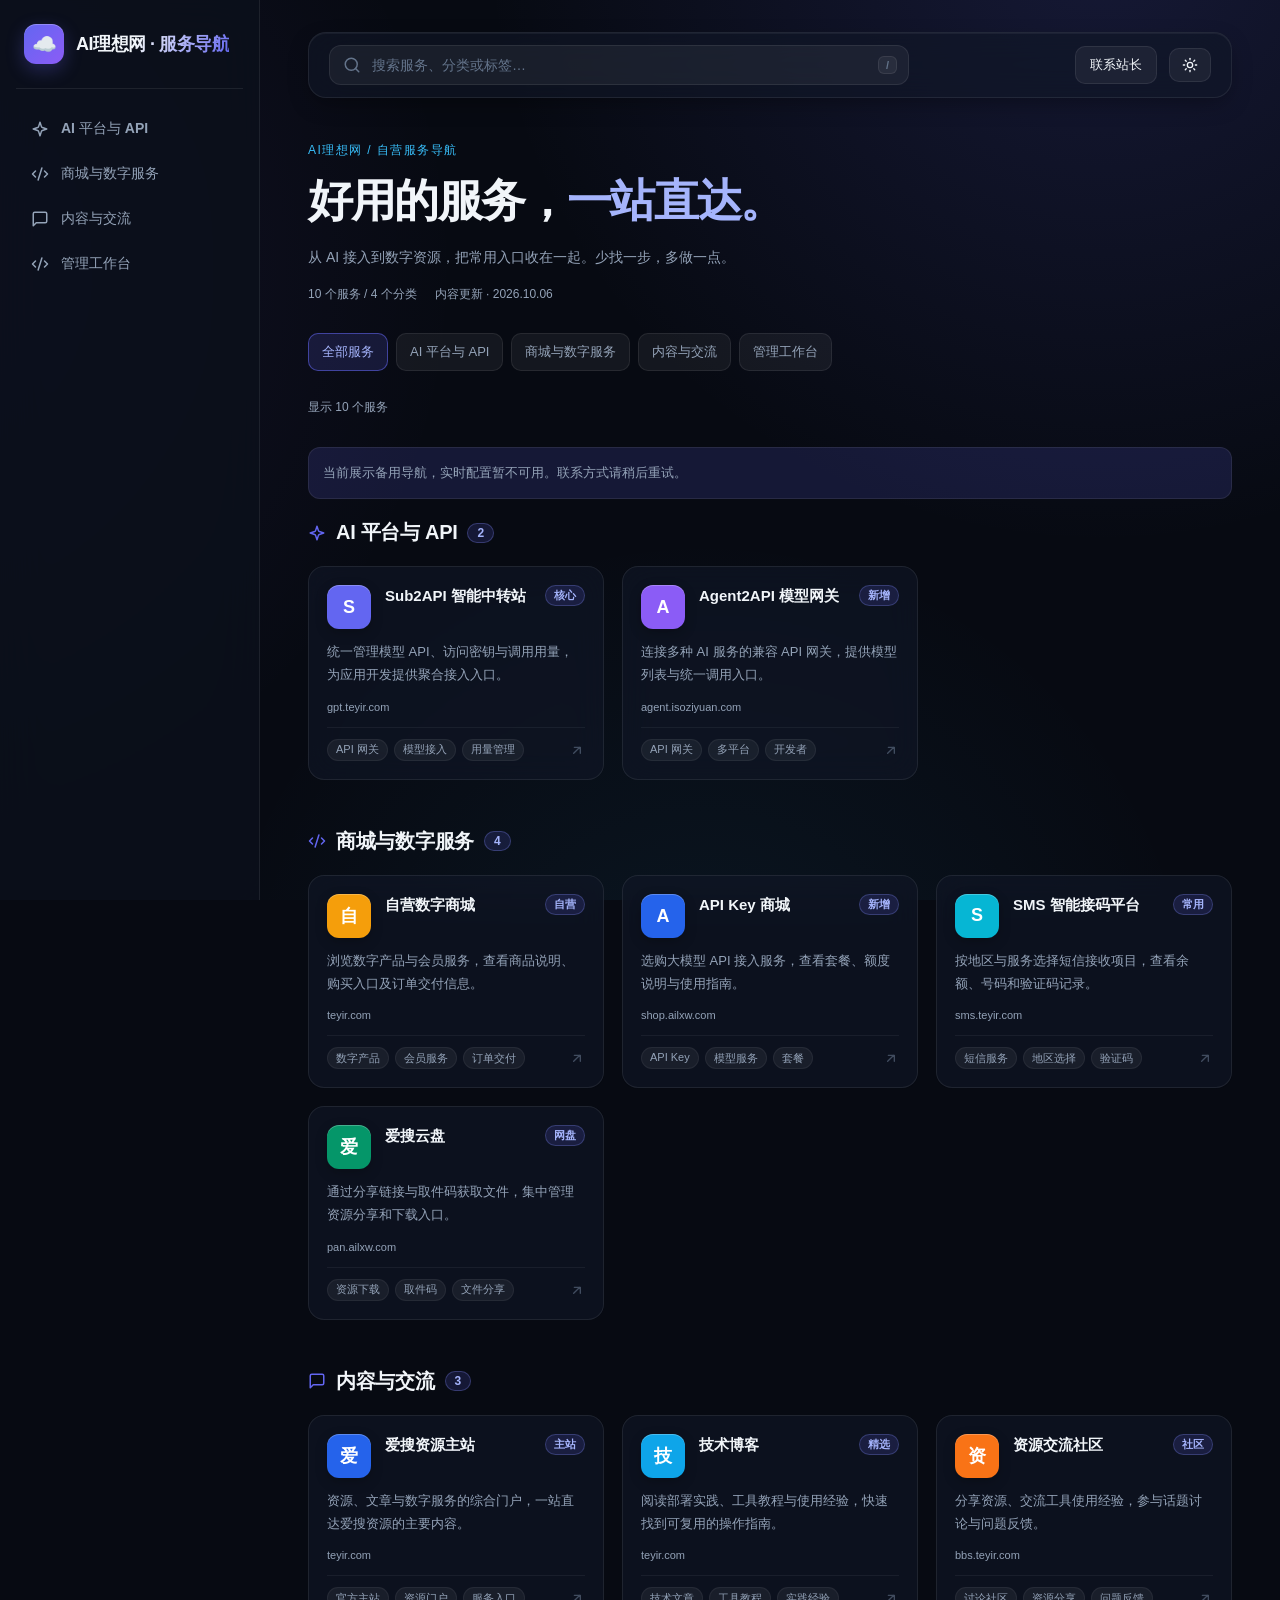
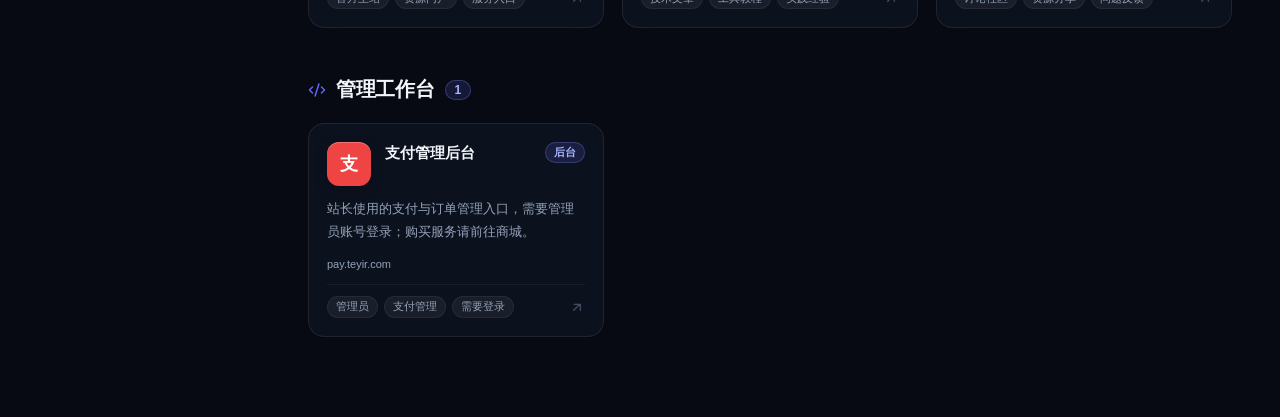
==== commit c6becbfb: "feat: refresh service navigation and mobile experience" ====
--- a/index.html
+++ b/index.html
@@ -3,8 +3,12 @@
 <head data-page-node-id="EdLy6YX1apaD8Ly3hyvUye">
   <meta charset="UTF-8" data-page-node-id="FtMuzV0061OIfNJ4oOc57Z">
   <meta name="viewport" content="width=device-width, initial-scale=1.0" data-page-node-id="JTdhtZDrK8gfpo5jFt59gs">
-  <title>服务导航 - 谷歌服务器专属工作台</title>
-  <link rel="stylesheet" href="style.css?v=3" data-page-node-id="w4TnDiNmjLY9xPncQeCpWm">
+  <title>AI理想网 · 自营服务导航</title>
+  <meta name="description" content="AI理想网，集中发现爱搜资源的 AI 平台、API 服务、数字商城、云盘与技术社区。">
+  <meta name="theme-color" content="#070a12">
+  <link rel="canonical" href="https://ailxw.com/">
+  <link rel="icon" href="favicon.svg" type="image/svg+xml">
+  <link rel="stylesheet" href="style.css?v=20261006" data-page-node-id="w4TnDiNmjLY9xPncQeCpWm">
 </head>
 <body data-page-node-id="qXCdMttLYjx7alUxZ0EbmD">
 
@@ -12,7 +16,7 @@
   <aside class="sidebar" id="sidebar" data-page-node-id="COUoZQ1FSOMQImtAPRblJZ">
     <div class="brand" data-page-node-id="BsyCAQI1UMjIFKBTVWjHdt">
       <div class="brand-logo" data-page-node-id="YfetDD96s58UkEcD20asni">☁️</div>
-      <div class="brand-title" id="brand-title" data-page-node-id="GAfYzVq1kWIgnKGdZMg1Wv">爱搜资源 · 服务导航</div>
+      <div class="brand-title" id="brand-title" data-page-node-id="GAfYzVq1kWIgnKGdZMg1Wv">AI理想网 · 服务导航</div>
     </div>
     <nav class="nav-links" id="nav-links" data-page-node-id="pFqcrLfc5XI3aOtZKjuJ6j">
       <!-- 动态分类目录 -->
@@ -29,7 +33,7 @@
 
       <div class="search-box" data-page-node-id="cYscHR29AgviPWxlSNM6m2">
         <svg class="search-icon" width="18" height="18" viewBox="0 0 24 24" fill="none" stroke="currentColor" stroke-width="2" stroke-linecap="round" stroke-linejoin="round" data-page-node-id="eRVx57yJYHFJJuCffxL66g"><circle cx="11" cy="11" r="8" data-page-node-id="GfnWiGyBh2ZwuUB9Br48fe"/><path d="m21 21-4.3-4.3" data-page-node-id="glmi1lU00wS7KjYcJ7WsCz"/></svg>
-        <input type="text" id="search-input" class="search-input" placeholder="搜索 AI 工具、分类或特性标签 (按 / 聚焦)..." data-page-node-id="gOzx844IkJjS15NtwND8wt">
+        <input type="text" id="search-input" class="search-input" aria-label="搜索服务" placeholder="搜索服务、分类或标签…" data-page-node-id="gOzx844IkJjS15NtwND8wt">
         <span class="shortcut-badge" data-page-node-id="LoRF6ZRyQIxOjTASTNu4PB">/</span>
       </div>
 
@@ -41,6 +45,15 @@
       </div>
     </header>
 
+    <section class="hero" aria-labelledby="hero-title">
+      <div class="hero-kicker">AI理想网 / 自营服务导航</div>
+      <h1 id="hero-title">好用的服务，<span>一站直达。</span></h1>
+      <p>从 AI 接入到数字资源，把常用入口收在一起。少找一步，多做一点。</p>
+      <div class="hero-meta"><span id="service-count">正在加载服务</span><span>内容更新 · 2026.10.06</span></div>
+    </section>
+    <div id="category-filters" class="category-filters" aria-label="筛选服务分类"></div>
+    <div class="results-bar"><span id="results-count" role="status" aria-live="polite">正在加载导航…</span><button id="reset-search" type="button" hidden>清除筛选 ×</button></div>
+    <div id="load-status" class="load-status" role="status" hidden></div>
     <!-- 工具卡片展示区 -->
     <div id="content-area" data-page-node-id="zzsbIxGkW51S9csJL0ehOk">
       <!-- 动态分类与卡片 -->
@@ -48,7 +61,7 @@
 
     <!-- 无搜索结果状态 -->
     <div id="empty-state" class="empty-state" data-page-node-id="5uiXCTbHz7WfNwtleO9XCB">
-      <p style="font-size: 16px; margin-bottom: 8px;" data-page-node-id="l2K9HvFFrjeTwMm3EC5iMb">未找到匹配的 AI 工具</p>
+      <p style="font-size: 16px; margin-bottom: 8px;" data-page-node-id="l2K9HvFFrjeTwMm3EC5iMb">未找到匹配的服务</p>
       <p style="font-size: 13px;" data-page-node-id="Q3DsOjihzhEDYdzf1WLCFE">请尝试其他关键词或查看全部工具分类</p>
     </div>
   </main>
@@ -70,6 +83,7 @@
     </div>
   </div>
 
-  <script src="app.js?v=4"></script>
+  <noscript><p class="no-script">请启用 JavaScript 查看完整导航。也可直接访问 <a href="https://teyir.com/">爱搜资源主站</a>。</p></noscript>
+  <script src="app.js?v=20261006"></script>
 </body>
 </html>
--- a/style.css
+++ b/style.css
@@ -582,6 +582,44 @@
   .contact-card { padding: 24px 18px 18px; border-radius: 18px; }
 }
 
+/* 2026-10 首页信息层级与移动端优化 */
+.hero { padding: 4px 0 30px; }
+.hero-kicker { font-size: 12px; letter-spacing: .12em; color: var(--accent-3); margin-bottom: 14px; }
+.hero h1 { font-size: clamp(28px, 3.5vw, 46px); line-height: 1.25; letter-spacing: -.04em; }
+.hero h1 span { color: var(--badge-text); }
+.hero p { color: var(--text-muted); font-size: 14px; line-height: 1.8; margin: 16px 0; }
+.hero-meta { display: flex; gap: 18px; flex-wrap: wrap; color: var(--text-muted); font-size: 12px; }
+.category-filters { display: flex; flex-wrap: wrap; gap: 8px; margin-bottom: 18px; }
+.category-filters button, #reset-search { border: 1px solid var(--border-color); border-radius: 10px; padding: 9px 13px; background: var(--tag-bg); color: var(--text-muted); font: inherit; font-size: 13px; cursor: pointer; }
+.category-filters button[aria-pressed="true"] { background: var(--badge-bg); color: var(--badge-text); border-color: var(--border-focus); }
+.results-bar { display: flex; align-items: center; justify-content: space-between; min-height: 36px; margin-bottom: 22px; font-size: 12px; color: var(--text-muted); }
+#reset-search { padding: 6px 10px; }
+.tool-domain { font-size: 11px; color: var(--text-muted); margin-bottom: 14px; overflow-wrap: anywhere; }
+.tool-name { white-space: normal; line-height: 1.5; }
+.tool-name-row { align-items: flex-start; }
+.tool-desc { -webkit-line-clamp: 3; line-height: 1.75; }
+.tag-item { color: var(--text-muted); }
+.load-status { padding: 14px; margin-bottom: 20px; background: var(--badge-bg); border: 1px solid var(--border-color); border-radius: 12px; color: var(--text-muted); font-size: 13px; line-height: 1.7; }
+:focus-visible { outline: 2px solid var(--accent-3); outline-offset: 4px; }
+.no-script { position: fixed; bottom: 80px; padding: 20px; background: var(--bg-elevated); z-index: 90; }
+@media (min-width: 601px) and (max-width: 900px) { .tools-grid { grid-template-columns: repeat(2, minmax(0, 1fr)); } }
+@media (max-width: 600px) {
+  .header-bar { gap: 8px; padding: 8px; }
+  .header-actions { gap: 0; }
+  .search-box { min-width: 0; }
+  .search-input { font-size: 16px; padding-right: 12px; }
+  .shortcut-badge { display: none; }
+  .theme-toggle-btn, .mobile-menu-btn { min-width: 42px; min-height: 42px; justify-content: center; padding: 8px; }
+  .hero { padding: 4px 0 24px; }
+  .hero h1 span { display: block; }
+  .hero-meta { gap: 10px; }
+  .category-filters { gap: 6px; }
+  .category-filters button { padding: 10px 11px; font-size: 12px; }
+  .category-title { font-size: 18px; }
+  .tool-card { padding: 18px; }
+  .category-section { margin-bottom: 30px; }
+  .brand-title { font-size: 16px; }
+}
 /* ============ 动效降级 ============ */
 @media (prefers-reduced-motion: reduce) {
   *, *::before, *::after {
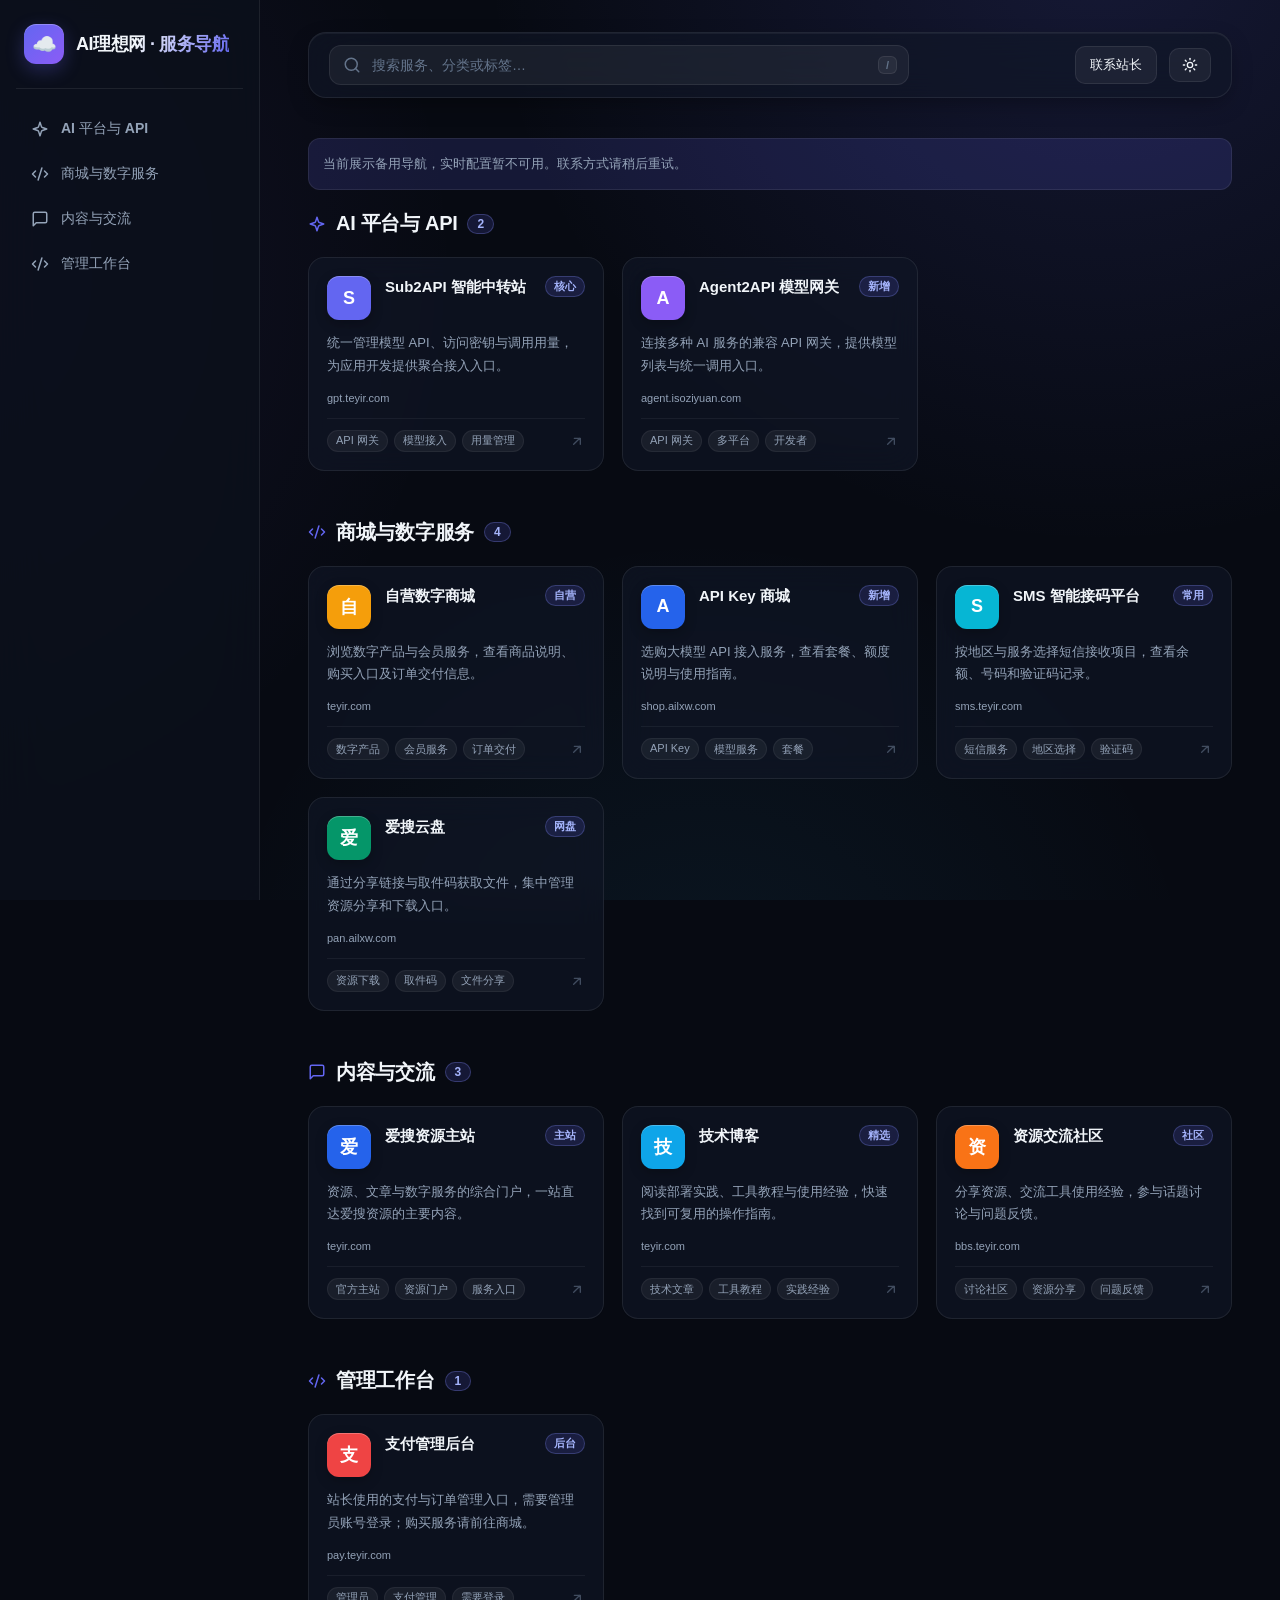
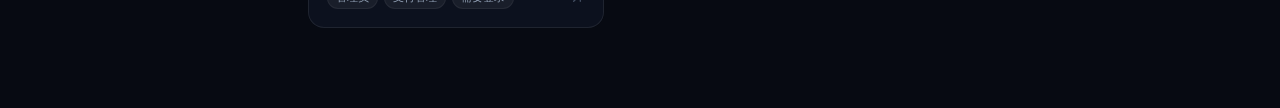
==== commit a857852c: "fix: remove homepage intro and filter block" ====
--- a/index.html
+++ b/index.html
@@ -45,14 +45,6 @@
       </div>
     </header>
 
-    <section class="hero" aria-labelledby="hero-title">
-      <div class="hero-kicker">AI理想网 / 自营服务导航</div>
-      <h1 id="hero-title">好用的服务，<span>一站直达。</span></h1>
-      <p>从 AI 接入到数字资源，把常用入口收在一起。少找一步，多做一点。</p>
-      <div class="hero-meta"><span id="service-count">正在加载服务</span><span>内容更新 · 2026.10.06</span></div>
-    </section>
-    <div id="category-filters" class="category-filters" aria-label="筛选服务分类"></div>
-    <div class="results-bar"><span id="results-count" role="status" aria-live="polite">正在加载导航…</span><button id="reset-search" type="button" hidden>清除筛选 ×</button></div>
     <div id="load-status" class="load-status" role="status" hidden></div>
     <!-- 工具卡片展示区 -->
     <div id="content-area" data-page-node-id="zzsbIxGkW51S9csJL0ehOk">
@@ -84,6 +76,6 @@
   </div>
 
   <noscript><p class="no-script">请启用 JavaScript 查看完整导航。也可直接访问 <a href="https://teyir.com/">爱搜资源主站</a>。</p></noscript>
-  <script src="app.js?v=20261006"></script>
+  <script src="app.js?v=20261006-2"></script>
 </body>
 </html>
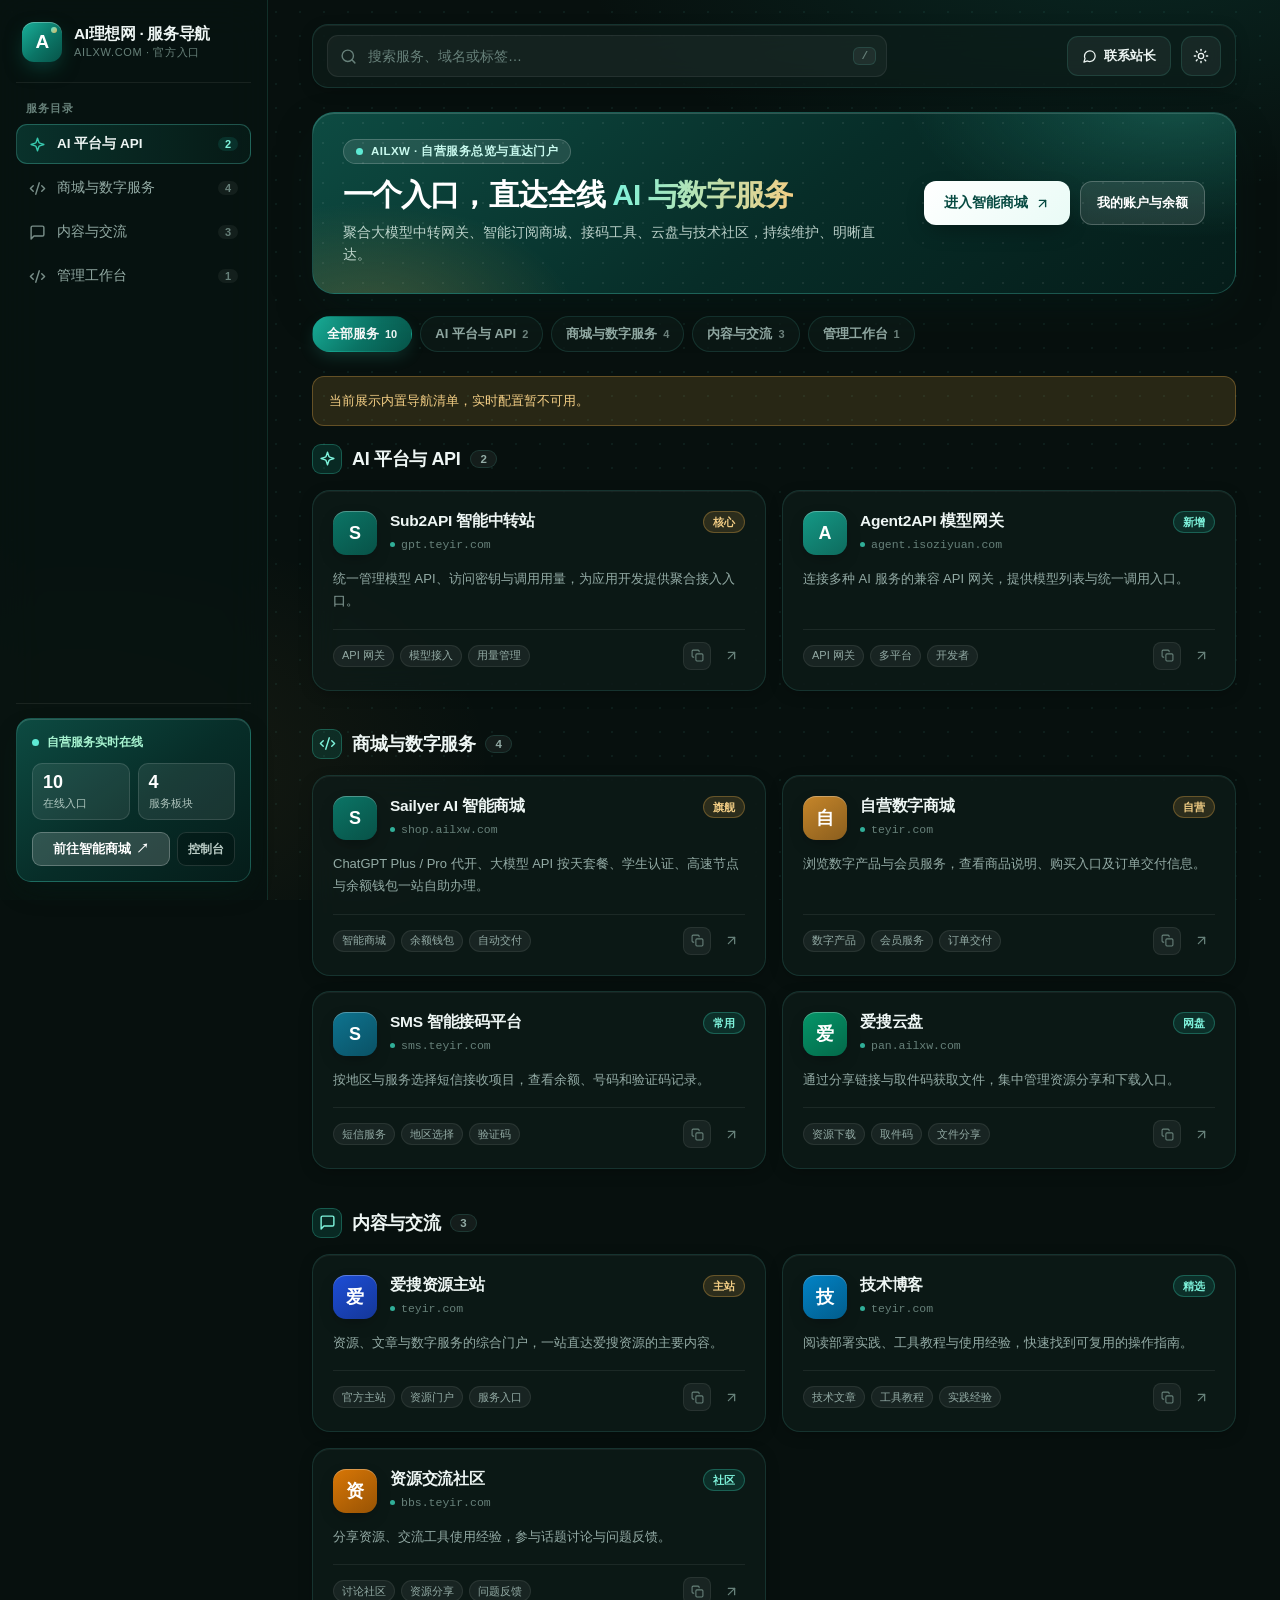
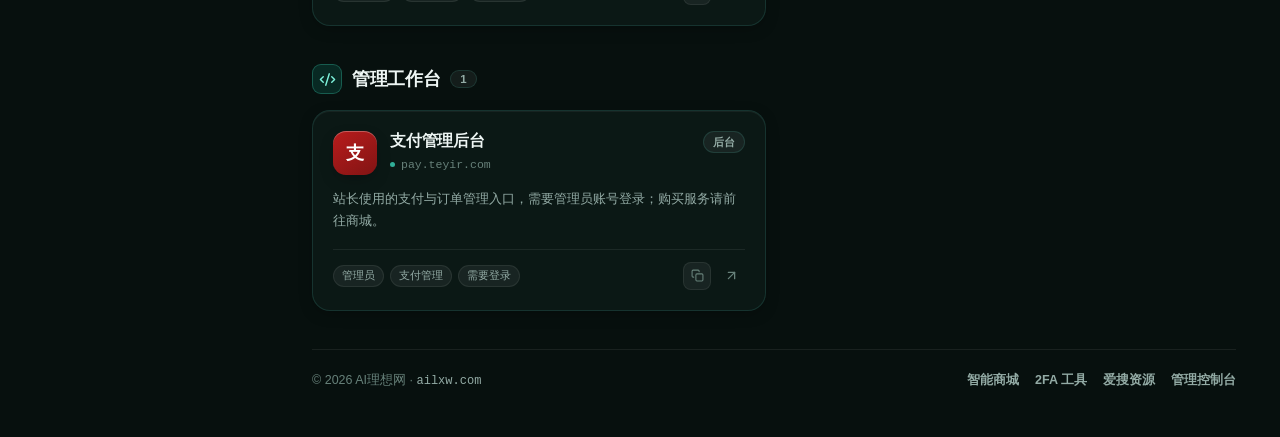
==== commit c1c1a6aa: "全面更新主站为暗夜祖母绿黑金旗舰视觉并加入鼠标跟随动效" ====
--- a/index.html
+++ b/index.html
@@ -1,81 +1,180 @@
 <!DOCTYPE html>
-<html lang="zh-CN" data-theme="dark" data-page-node-id="ryxkqzZMoLYeSBHH8Xz7j0">
-<head data-page-node-id="EdLy6YX1apaD8Ly3hyvUye">
-  <meta charset="UTF-8" data-page-node-id="FtMuzV0061OIfNJ4oOc57Z">
-  <meta name="viewport" content="width=device-width, initial-scale=1.0" data-page-node-id="JTdhtZDrK8gfpo5jFt59gs">
+<html lang="zh-CN" data-theme="dark">
+<head>
+  <meta charset="UTF-8">
+  <meta name="viewport" content="width=device-width, initial-scale=1.0">
   <title>AI理想网 · 自营服务导航</title>
-  <meta name="description" content="AI理想网，集中发现爱搜资源的 AI 平台、API 服务、数字商城、云盘与技术社区。">
-  <meta name="theme-color" content="#070a12">
+  <meta name="description" content="AI理想网，集中发现自营 AI 平台、大模型接口中转、智能数字商城、云盘与技术交流社区。">
+  <meta name="theme-color" content="#07100e">
   <link rel="canonical" href="https://ailxw.com/">
-  <link rel="icon" href="favicon.svg" type="image/svg+xml">
-  <link rel="stylesheet" href="style.css?v=20261006" data-page-node-id="w4TnDiNmjLY9xPncQeCpWm">
+  <link rel="icon" href="favicon.svg?v=20261122" type="image/svg+xml">
+  <link rel="stylesheet" href="style.css?v=20261122">
 </head>
-<body data-page-node-id="qXCdMttLYjx7alUxZ0EbmD">
+<body>
+  <!-- 移动端抽屉遮罩 -->
+  <div class="sidebar-backdrop" id="sidebar-backdrop" aria-hidden="true"></div>
 
-  <!-- 侧边导航栏 -->
-  <aside class="sidebar" id="sidebar" data-page-node-id="COUoZQ1FSOMQImtAPRblJZ">
-    <div class="brand" data-page-node-id="BsyCAQI1UMjIFKBTVWjHdt">
-      <div class="brand-logo" data-page-node-id="YfetDD96s58UkEcD20asni">☁️</div>
-      <div class="brand-title" id="brand-title" data-page-node-id="GAfYzVq1kWIgnKGdZMg1Wv">AI理想网 · 服务导航</div>
+  <!-- 左侧导航栏 -->
+  <aside class="sidebar" id="sidebar" aria-label="服务分类目录">
+    <div class="brand">
+      <a class="brand-link" href="#top" aria-label="返回 AI理想网 顶部">
+        <span class="brand-logo" aria-hidden="true">A</span>
+        <span class="brand-copy">
+          <strong class="brand-title" id="brand-title">AI理想网 · 服务导航</strong>
+          <small class="brand-sub">AILXW.COM · 官方入口</small>
+        </span>
+      </a>
     </div>
-    <nav class="nav-links" id="nav-links" data-page-node-id="pFqcrLfc5XI3aOtZKjuJ6j">
+
+    <div class="nav-label">服务目录</div>
+    <nav class="nav-links" id="nav-links">
       <!-- 动态分类目录 -->
     </nav>
+
+    <div class="sidebar-footer">
+      <div class="sidebar-status">
+        <div class="status-live">
+          <i class="live-dot" aria-hidden="true"></i>
+          <span>自营服务实时在线</span>
+        </div>
+        <div class="status-metrics">
+          <div>
+            <b id="stat-services">—</b>
+            <span>在线入口</span>
+          </div>
+          <div>
+            <b id="stat-categories">—</b>
+            <span>服务板块</span>
+          </div>
+        </div>
+        <div class="sidebar-quick-links">
+          <a class="quick-shop" href="https://shop.ailxw.com/" target="_blank" rel="noopener noreferrer">
+            <span>前往智能商城</span>
+            <span aria-hidden="true">↗</span>
+          </a>
+          <a class="quick-admin" href="/admin.html">控制台</a>
+        </div>
+      </div>
+    </div>
   </aside>
 
-  <!-- 主内容区 -->
-  <main class="main-content" data-page-node-id="XznvotJnjBJgEhFHMPgvZw">
-    <!-- 顶部状态与搜索栏 -->
-    <header class="header-bar" data-page-node-id="YsAZ4QFLlVIBGEKDCK1Dvk">
-      <button class="mobile-menu-btn" id="mobile-menu-btn" aria-label="打开目录" data-page-node-id="UOBhp4GuMwdxxigSQopZ55">
-        <svg width="18" height="18" viewBox="0 0 24 24" fill="none" stroke="currentColor" stroke-width="2" stroke-linecap="round" stroke-linejoin="round" data-page-node-id="ZNB9NHHVC26Zy8zkNJ84La"><line x1="4" x2="20" y1="12" y2="12" data-page-node-id="r1nHTJ1gIHHjEHjvJLLqYI"/><line x1="4" x2="20" y1="6" y2="6" data-page-node-id="cb9EGPbd5mgD8VWsPqQR4z"/><line x1="4" x2="20" y1="18" y2="18" data-page-node-id="bjhF1IAUk6zOUAnobwpEAe"/></svg>
+  <!-- 右侧主内容区 -->
+  <main class="main-content" id="top">
+    <!-- 顶部悬浮磨砂搜索栏 -->
+    <header class="header-bar">
+      <button class="mobile-menu-btn" id="mobile-menu-btn" type="button" aria-label="打开分类目录">
+        <svg width="18" height="18" viewBox="0 0 24 24" fill="none" stroke="currentColor" stroke-width="2" stroke-linecap="round" stroke-linejoin="round" aria-hidden="true"><line x1="4" x2="20" y1="12" y2="12"/><line x1="4" x2="20" y1="6" y2="6"/><line x1="4" x2="20" y1="18" y2="18"/></svg>
       </button>
 
-      <div class="search-box" data-page-node-id="cYscHR29AgviPWxlSNM6m2">
-        <svg class="search-icon" width="18" height="18" viewBox="0 0 24 24" fill="none" stroke="currentColor" stroke-width="2" stroke-linecap="round" stroke-linejoin="round" data-page-node-id="eRVx57yJYHFJJuCffxL66g"><circle cx="11" cy="11" r="8" data-page-node-id="GfnWiGyBh2ZwuUB9Br48fe"/><path d="m21 21-4.3-4.3" data-page-node-id="glmi1lU00wS7KjYcJ7WsCz"/></svg>
-        <input type="text" id="search-input" class="search-input" aria-label="搜索服务" placeholder="搜索服务、分类或标签…" data-page-node-id="gOzx844IkJjS15NtwND8wt">
-        <span class="shortcut-badge" data-page-node-id="LoRF6ZRyQIxOjTASTNu4PB">/</span>
+      <div class="search-box">
+        <svg class="search-icon" width="17" height="17" viewBox="0 0 24 24" fill="none" stroke="currentColor" stroke-width="2" stroke-linecap="round" stroke-linejoin="round" aria-hidden="true"><circle cx="11" cy="11" r="8"/><path d="m21 21-4.3-4.3"/></svg>
+        <input type="text" id="search-input" class="search-input" aria-label="搜索服务" placeholder="搜索服务、域名或标签…">
+        <button class="search-clear" id="search-clear" type="button" aria-label="清空搜索" hidden>×</button>
+        <span class="shortcut-badge" id="shortcut-badge">/</span>
       </div>
 
-      <div class="header-actions" data-page-node-id="axKu8T1aljY6c5ixJSnmCy">
-        <button class="contact-top-btn" data-mobile-action="contact" type="button">联系站长</button>
-        <button class="theme-toggle-btn" id="theme-toggle" aria-label="切换主题" data-page-node-id="RXKstWpxbznfmGAUuXHvzH">
+      <div class="header-actions">
+        <button class="contact-top-btn" data-mobile-action="contact" type="button">
+          <svg width="15" height="15" viewBox="0 0 24 24" fill="none" stroke="currentColor" stroke-width="2" stroke-linecap="round" stroke-linejoin="round" aria-hidden="true"><path d="M21 11.5a8.38 8.38 0 0 1-.9 3.8 8.5 8.5 0 0 1-7.6 4.7 8.38 8.38 0 0 1-3.8-.9L3 21l1.9-5.7a8.38 8.38 0 0 1-.9-3.8 8.5 8.5 0 0 1 4.7-7.6 8.38 8.38 0 0 1 3.8-.9h.5a8.48 8.48 0 0 1 8 8v.5z"/></svg>
+          <span>联系站长</span>
+        </button>
+        <button class="theme-toggle-btn" id="theme-toggle" type="button" aria-label="切换深浅主题">
           <!-- 动态图标 -->
         </button>
       </div>
     </header>
 
+    <!-- 旗舰门户欢迎横幅（紧凑高定深祖母绿私行质感） -->
+    <section class="portal-hero" id="portal-hero" aria-label="站点概览">
+      <div class="hero-copy">
+        <div class="hero-pill">
+          <i class="live-dot" aria-hidden="true"></i>
+          <span>AILXW · 自营服务总览与直达门户</span>
+        </div>
+        <h1>一个入口，直达全线 <em>AI 与数字服务</em></h1>
+        <p>聚合大模型中转网关、智能订阅商城、接码工具、云盘与技术社区，持续维护、明晰直达。</p>
+      </div>
+      <div class="hero-cta">
+        <a class="hero-btn-primary" href="https://shop.ailxw.com/" target="_blank" rel="noopener noreferrer">
+          <span>进入智能商城</span>
+          <svg width="15" height="15" viewBox="0 0 24 24" fill="none" stroke="currentColor" stroke-width="2.2" stroke-linecap="round" stroke-linejoin="round" aria-hidden="true"><path d="M7 17 17 7"/><path d="M7 7h10v10"/></svg>
+        </a>
+        <a class="hero-btn-ghost" href="https://shop.ailxw.com/account" target="_blank" rel="noopener noreferrer">我的账户与余额</a>
+      </div>
+    </section>
+
+    <!-- 快捷分类筛选条与结果状态 -->
+    <div class="filter-bar">
+      <div class="category-filters" id="category-filters" role="group" aria-label="按分类筛选">
+        <!-- 动态分类胶囊 -->
+      </div>
+      <div class="results-bar" id="results-bar" hidden>
+        <span id="results-text"></span>
+        <button id="reset-search" type="button">重置筛选</button>
+      </div>
+    </div>
+
     <div id="load-status" class="load-status" role="status" hidden></div>
-    <!-- 工具卡片展示区 -->
-    <div id="content-area" data-page-node-id="zzsbIxGkW51S9csJL0ehOk">
+
+    <!-- 服务卡片展示区 -->
+    <div id="content-area">
       <!-- 动态分类与卡片 -->
     </div>
 
     <!-- 无搜索结果状态 -->
-    <div id="empty-state" class="empty-state" data-page-node-id="5uiXCTbHz7WfNwtleO9XCB">
-      <p style="font-size: 16px; margin-bottom: 8px;" data-page-node-id="l2K9HvFFrjeTwMm3EC5iMb">未找到匹配的服务</p>
-      <p style="font-size: 13px;" data-page-node-id="Q3DsOjihzhEDYdzf1WLCFE">请尝试其他关键词或查看全部工具分类</p>
+    <div id="empty-state" class="empty-state">
+      <div class="empty-icon" aria-hidden="true">⌕</div>
+      <p class="empty-title">未找到匹配的服务</p>
+      <p class="empty-desc">试试更换关键词、域名片段，或点击下方按钮查看全部服务</p>
+      <button class="empty-reset-btn" id="empty-reset-btn" type="button">查看全部服务</button>
     </div>
+
+    <footer class="site-footer">
+      <span>© 2026 AI理想网 · <code>ailxw.com</code></span>
+      <div class="footer-links">
+        <a href="https://shop.ailxw.com/" target="_blank" rel="noopener noreferrer">智能商城</a>
+        <a href="https://shop.ailxw.com/totp/" target="_blank" rel="noopener noreferrer">2FA 工具</a>
+        <a href="https://teyir.com/" target="_blank" rel="noopener noreferrer">爱搜资源</a>
+        <a href="/admin.html">管理控制台</a>
+      </div>
+    </footer>
   </main>
 
+  <!-- 移动端底部快捷导航 -->
   <nav class="mobile-bottom-nav" id="mobile-bottom-nav" aria-label="移动端快捷导航">
-    <button class="bottom-nav-item active" data-mobile-action="home" type="button"><span class="bottom-nav-icon">⌂</span><span>首页</span></button>
-    <button class="bottom-nav-item" data-mobile-action="categories" type="button"><span class="bottom-nav-icon">☷</span><span>分类</span></button>
-    <button class="bottom-nav-item" data-mobile-action="search" type="button"><span class="bottom-nav-icon">⌕</span><span>搜索</span></button>
-    <button class="bottom-nav-item" data-mobile-action="contact" type="button"><span class="bottom-nav-icon">✦</span><span>联系</span></button>
+    <button class="bottom-nav-item active" data-mobile-action="home" type="button">
+      <svg width="20" height="20" viewBox="0 0 24 24" fill="none" stroke="currentColor" stroke-width="1.9" stroke-linecap="round" stroke-linejoin="round" aria-hidden="true"><path d="m3 9 9-7 9 7v11a2 2 0 0 1-2 2H5a2 2 0 0 1-2-2z"/><polyline points="9 22 9 12 15 12 15 22"/></svg>
+      <span>首页</span>
+    </button>
+    <button class="bottom-nav-item" data-mobile-action="categories" type="button">
+      <svg width="20" height="20" viewBox="0 0 24 24" fill="none" stroke="currentColor" stroke-width="1.9" stroke-linecap="round" stroke-linejoin="round" aria-hidden="true"><rect x="3" y="3" width="7" height="7" rx="1.5"/><rect x="14" y="3" width="7" height="7" rx="1.5"/><rect x="14" y="14" width="7" height="7" rx="1.5"/><rect x="3" y="14" width="7" height="7" rx="1.5"/></svg>
+      <span>分类</span>
+    </button>
+    <button class="bottom-nav-item" data-mobile-action="search" type="button">
+      <svg width="20" height="20" viewBox="0 0 24 24" fill="none" stroke="currentColor" stroke-width="1.9" stroke-linecap="round" stroke-linejoin="round" aria-hidden="true"><circle cx="11" cy="11" r="8"/><path d="m21 21-4.3-4.3"/></svg>
+      <span>搜索</span>
+    </button>
+    <button class="bottom-nav-item" data-mobile-action="contact" type="button">
+      <svg width="20" height="20" viewBox="0 0 24 24" fill="none" stroke="currentColor" stroke-width="1.9" stroke-linecap="round" stroke-linejoin="round" aria-hidden="true"><path d="M21 11.5a8.38 8.38 0 0 1-.9 3.8 8.5 8.5 0 0 1-7.6 4.7 8.38 8.38 0 0 1-3.8-.9L3 21l1.9-5.7a8.38 8.38 0 0 1-.9-3.8 8.5 8.5 0 0 1 4.7-7.6 8.38 8.38 0 0 1 3.8-.9h.5a8.48 8.48 0 0 1 8 8v.5z"/></svg>
+      <span>联系</span>
+    </button>
   </nav>
 
+  <!-- 联系站长磨砂弹窗 -->
   <div class="contact-modal" id="contact-modal" hidden>
     <div class="contact-card" role="dialog" aria-modal="true" aria-labelledby="contact-title">
       <button class="contact-close" id="contact-close" type="button" aria-label="关闭">×</button>
-      <div class="contact-kicker">CONTACT</div>
+      <div class="contact-kicker">联系与支持</div>
       <h2 id="contact-title">联系站长</h2>
-      <p id="contact-description">需要合作或资源交流，欢迎联系。</p>
+      <p id="contact-description">需要合作、商务对接或资源交流，欢迎通过下方渠道联系。</p>
       <div id="contact-list" class="contact-list"></div>
     </div>
   </div>
 
-  <noscript><p class="no-script">请启用 JavaScript 查看完整导航。也可直接访问 <a href="https://teyir.com/">爱搜资源主站</a>。</p></noscript>
-  <script src="app.js?v=20261006-2"></script>
+  <!-- 轻提示浮层 -->
+  <div class="toast-bar" id="toast-bar" role="status" aria-live="polite" hidden></div>
+
+  <noscript><p class="no-script">请启用 JavaScript 查看完整导航。也可直接访问 <a href="https://shop.ailxw.com/">Sailyer AI 智能商城</a>。</p></noscript>
+  <script src="app.js?v=20261122"></script>
 </body>
 </html>
--- a/style.css
+++ b/style.css
@@ -1,69 +1,121 @@
 /* ============================================================
-   爱搜资源 · 服务导航站 — 极客磨砂设计系统 v3 (Aurora Glass)
-   品牌统一：与 isoziyuan.com 博客一脉相承的极光靛蓝深色磨砂语言
+   AI理想网 (ailxw.com) · 旗舰双主题设计系统
+   暗夜祖母绿黑金 (Dark) + 温润羊皮纸 (Light) · 与 shop.ailxw.com 一脉相承
    ============================================================ */
 
 :root {
   color-scheme: dark;
-  /* 表面与玻璃 */
-  --bg-primary: #070a12;
-  --bg-surface: rgba(17, 24, 39, 0.62);
-  --bg-surface-hover: rgba(30, 41, 59, 0.78);
-  --bg-sidebar: rgba(11, 16, 28, 0.82);
-  --bg-elevated: rgba(15, 22, 38, 0.92);
-  /* 边框 */
-  --border-color: rgba(255, 255, 255, 0.08);
-  --border-soft: rgba(255, 255, 255, 0.055);
-  --border-focus: rgba(99, 102, 241, 0.55);
-  /* 文本 */
-  --text-main: #f1f5f9;
-  --text-muted: #94a3b8;
-  --text-sub: #64748b;
-  /* 强调 */
-  --accent: #6366f1;
-  --accent-2: #8b5cf6;
-  --accent-3: #38bdf8;
-  --accent-glow: rgba(99, 102, 241, 0.28);
-  --badge-bg: rgba(99, 102, 241, 0.16);
-  --badge-text: #a5b4fc;
+  --font-sans: -apple-system, BlinkMacSystemFont, "Segoe UI", "PingFang SC", "Hiragino Sans GB", "Microsoft YaHei", sans-serif;
+  --font-mono: ui-monospace, "SFMono-Regular", Menlo, Consolas, "Liberation Mono", monospace;
+  --ease: cubic-bezier(0.22, 1, 0.36, 1);
+
+  /* 暗夜祖母绿黑金画布 */
+  --bg-primary: #07100e;
+  --bg-dot: rgba(94, 234, 212, 0.065);
+  --bg-sidebar: rgba(8, 19, 17, 0.86);
+  --bg-surface: rgba(14, 29, 26, 0.72);
+  --bg-surface-hover: rgba(19, 40, 36, 0.9);
+  --bg-elevated: rgba(12, 26, 23, 0.96);
+  --bg-input: rgba(255, 255, 255, 0.045);
+
+  /* 边框体系 */
+  --border-color: rgba(94, 234, 212, 0.13);
+  --border-soft: rgba(255, 255, 255, 0.07);
+  --border-strong: rgba(94, 234, 212, 0.28);
+  --border-focus: rgba(56, 201, 175, 0.6);
+
+  /* 文本体系 */
+  --text-main: #eef6f4;
+  --text-2: #cfe2dd;
+  --text-muted: #93aba5;
+  --text-sub: #67817a;
+
+  /* 品牌翡翠与流金 */
+  --brand: #149986;
+  --brand-2: #38c9af;
+  --brand-deep: #074c43;
+  --brand-soft: rgba(20, 153, 134, 0.18);
+  --brand-glow: rgba(56, 201, 175, 0.24);
+  --gold: #d8a043;
+  --gold-soft: rgba(216, 160, 67, 0.16);
+  --gold-line: rgba(216, 160, 67, 0.34);
+  --gold-ink: #f3ce85;
+
+  --emerald-card: linear-gradient(142deg, #0d4b42 0%, #072d28 52%, #051c19 100%);
+  --brand-grad: linear-gradient(135deg, #19b09a 0%, #0b7566 55%, #075348 100%);
+  --beam-grad: linear-gradient(90deg, #38c9af 0%, #149986 38%, #d8a043 68%, #38c9af 100%);
+
   --tag-bg: rgba(255, 255, 255, 0.055);
-  /* 阴影三级体系 */
-  --shadow-xs: 0 1px 2px rgba(0, 0, 0, 0.3);
-  --shadow-md: 0 8px 24px -6px rgba(0, 0, 0, 0.4);
-  --shadow-xl: 0 24px 60px -12px rgba(0, 0, 0, 0.55);
-  --card-shadow: var(--shadow-md);
-  /* 兼容旧变量（联系弹窗等引用） */
-  --surface-color: var(--bg-elevated);
-  --bg-color: rgba(10, 15, 26, 0.85);
-  /* 渐变能量条 */
-  --energy-gradient: linear-gradient(90deg, #6366f1, #8b5cf6 55%, #38bdf8);
-  --accent-gradient: linear-gradient(135deg, #6366f1, #8b5cf6);
+  --badge-bg: rgba(20, 153, 134, 0.18);
+  --badge-text: #7ef3dc;
+  --badge-line: rgba(56, 201, 175, 0.32);
+
+  --shadow-sm: 0 4px 16px -4px rgba(0, 0, 0, 0.36);
+  --shadow-md: 0 12px 32px -8px rgba(0, 0, 0, 0.48);
+  --shadow-lg: 0 24px 64px -14px rgba(0, 0, 0, 0.62);
 }
 
 [data-theme="light"] {
   color-scheme: light;
-  --bg-primary: #f4f6fb;
-  --bg-surface: rgba(255, 255, 255, 0.78);
+  /* 与 shop.ailxw.com 同源的温润羊皮纸画布 */
+  --bg-primary: #f6f4ee;
+  --bg-dot: rgba(20, 29, 26, 0.048);
+  --bg-sidebar: rgba(250, 249, 244, 0.9);
+  --bg-surface: rgba(255, 255, 255, 0.92);
   --bg-surface-hover: #ffffff;
-  --bg-sidebar: rgba(248, 250, 253, 0.85);
-  --bg-elevated: rgba(255, 255, 255, 0.96);
-  --border-color: rgba(15, 23, 42, 0.09);
-  --border-soft: rgba(15, 23, 42, 0.06);
-  --border-focus: rgba(79, 70, 229, 0.45);
-  --text-main: #0f172a;
-  --text-muted: #475569;
-  --text-sub: #94a3b8;
-  --accent: #4f46e5;
-  --accent-2: #7c3aed;
-  --accent-glow: rgba(79, 70, 229, 0.16);
-  --badge-bg: rgba(79, 70, 229, 0.1);
-  --badge-text: #4f46e5;
-  --tag-bg: rgba(15, 23, 42, 0.045);
-  --shadow-md: 0 8px 24px -6px rgba(15, 23, 42, 0.1);
-  --shadow-xl: 0 24px 60px -12px rgba(15, 23, 42, 0.16);
-  --card-shadow: var(--shadow-md);
-  --surface-color: #ffffff;
-  --bg-color: #f1f4f9;
+  --bg-elevated: rgba(255, 255, 255, 0.98);
+  --bg-input: rgba(255, 255, 255, 0.9);
+
+  --border-color: rgba(20, 29, 26, 0.085);
+  --border-soft: rgba(20, 29, 26, 0.055);
+  --border-strong: rgba(11, 117, 102, 0.26);
+  --border-focus: rgba(11, 117, 102, 0.55);
+
+  --text-main: #141d1a;
+  --text-2: #2d3b36;
+  --text-muted: #596963;
+  --text-sub: #7c8c86;
+
+  --brand: #0b7566;
+  --brand-2: #149986;
+  --brand-deep: #064a41;
+  --brand-soft: #e7f6f3;
+  --brand-glow: rgba(11, 117, 102, 0.16);
+  --gold: #c6862a;
+  --gold-soft: #fdf4e3;
+  --gold-line: rgba(198, 134, 42, 0.34);
+  --gold-ink: #8a5811;
+
+  --tag-bg: rgba(20, 29, 26, 0.042);
+  --badge-bg: #e7f6f3;
+  --badge-text: #08554a;
+  --badge-line: #b4e2d9;
+
+  --shadow-sm: 0 2px 6px rgba(15, 23, 21, 0.045), 0 8px 22px -6px rgba(15, 23, 21, 0.06);
+  --shadow-md: 0 8px 26px -6px rgba(15, 23, 21, 0.09);
+  --shadow-lg: 0 22px 54px -14px rgba(15, 23, 21, 0.16);
+}
+
+@keyframes fadeUp {
+  from {
+    opacity: 0;
+    transform: translateY(10px);
+  }
+  to {
+    opacity: 1;
+    transform: translateY(0);
+  }
+}
+
+@keyframes beamShift {
+  0% { background-position: 0% 50%; }
+  50% { background-position: 100% 50%; }
+  100% { background-position: 0% 50%; }
+}
+
+@keyframes pulseLive {
+  0%, 100% { box-shadow: 0 0 0 0 rgba(94, 234, 212, 0.52); }
+  65% { box-shadow: 0 0 0 6px rgba(94, 234, 212, 0); }
 }
 
 * {
@@ -72,97 +124,345 @@
   box-sizing: border-box;
 }
 
+html {
+  scroll-behavior: smooth;
+  text-rendering: optimizeLegibility;
+}
+
 body {
-  font-family: -apple-system, BlinkMacSystemFont, "Segoe UI", Roboto, "PingFang SC", "Microsoft YaHei", sans-serif;
+  font-family: var(--font-sans);
   background-color: var(--bg-primary);
-  /* 极光氛围背景（固定不随滚动） */
   background-image:
-    radial-gradient(circle at 86% -8%, rgba(99, 102, 241, 0.16), transparent 42%),
-    radial-gradient(circle at -10% 30%, rgba(139, 92, 246, 0.1), transparent 38%),
-    radial-gradient(circle at 55% 115%, rgba(56, 189, 248, 0.07), transparent 40%);
+    radial-gradient(960px 460px at 88% -8%, rgba(20, 153, 134, 0.17), transparent 58%),
+    radial-gradient(720px 420px at 6% 85%, rgba(216, 160, 67, 0.085), transparent 58%),
+    radial-gradient(var(--bg-dot) 1px, transparent 1px);
+  background-size: auto, auto, 24px 24px;
   background-attachment: fixed;
   color: var(--text-main);
   min-height: 100vh;
   display: flex;
   overflow-x: hidden;
-  transition: background-color 0.3s ease, color 0.3s ease;
+  transition: background-color 0.28s var(--ease), color 0.28s var(--ease);
   -webkit-font-smoothing: antialiased;
 }
 
-/* ============ 侧边栏 ============ */
+[data-theme="light"] body {
+  background-image:
+    radial-gradient(980px 460px at 88% -8%, rgba(11, 117, 102, 0.11), transparent 60%),
+    radial-gradient(680px 380px at 6% 24%, rgba(198, 134, 42, 0.065), transparent 58%),
+    radial-gradient(var(--bg-dot) 1px, transparent 1px);
+}
+
+::selection {
+  background: var(--brand-soft);
+  color: var(--brand-2);
+}
+
+[hidden] {
+  display: none !important;
+}
+
+button {
+  font: inherit;
+  cursor: pointer;
+}
+
+:focus-visible {
+  outline: 2px solid var(--brand-2);
+  outline-offset: 2px;
+}
+
+/* ============ 全页面惯性鼠标柔光与探照灯微倾动效层 ============ */
+.ailxw-cursor-glow {
+  position: fixed;
+  top: 0;
+  left: 0;
+  width: 500px;
+  height: 500px;
+  margin-left: -250px;
+  margin-top: -250px;
+  border-radius: 50%;
+  background: radial-gradient(
+    circle,
+    rgba(56, 201, 175, 0.14) 0%,
+    rgba(216, 160, 67, 0.06) 38%,
+    rgba(20, 153, 134, 0) 70%
+  );
+  pointer-events: none;
+  z-index: 9980;
+  opacity: 0;
+  transition: opacity 0.4s var(--ease);
+  will-change: transform, opacity;
+}
+
+[data-theme="light"] .ailxw-cursor-glow {
+  background: radial-gradient(
+    circle,
+    rgba(18, 148, 130, 0.12) 0%,
+    rgba(198, 134, 42, 0.05) 38%,
+    rgba(18, 148, 130, 0) 70%
+  );
+}
+
+.ailxw-cursor-glow.on {
+  opacity: 1;
+}
+
+.ailxw-cursor-ring {
+  position: fixed;
+  top: 0;
+  left: 0;
+  width: 22px;
+  height: 22px;
+  margin-left: -11px;
+  margin-top: -11px;
+  border-radius: 50%;
+  border: 1.5px solid rgba(94, 234, 212, 0.48);
+  background: rgba(56, 201, 175, 0.07);
+  box-shadow: 0 0 14px rgba(56, 201, 175, 0.22);
+  pointer-events: none;
+  z-index: 9990;
+  opacity: 0;
+  transition:
+    opacity 0.24s var(--ease),
+    width 0.2s var(--ease),
+    height 0.2s var(--ease),
+    margin 0.2s var(--ease),
+    border-color 0.2s var(--ease),
+    background 0.2s var(--ease);
+  will-change: transform, opacity;
+}
+
+[data-theme="light"] .ailxw-cursor-ring {
+  border-color: rgba(11, 117, 102, 0.44);
+  background: rgba(18, 148, 130, 0.06);
+}
+
+.ailxw-cursor-ring.on {
+  opacity: 1;
+}
+
+.ailxw-cursor-ring.hover {
+  width: 34px;
+  height: 34px;
+  margin-left: -17px;
+  margin-top: -17px;
+  border-color: rgba(216, 160, 67, 0.65);
+  background: rgba(216, 160, 67, 0.1);
+  box-shadow: 0 0 18px rgba(216, 160, 67, 0.25);
+}
+
+.ailxw-cursor-ring.down {
+  width: 16px;
+  height: 16px;
+  margin-left: -8px;
+  margin-top: -8px;
+  border-color: var(--brand-2);
+  background: rgba(56, 201, 175, 0.24);
+}
+
+/* 卡片探照灯高光追踪 */
+.ailxw-motion-ready .tool-card::after,
+.ailxw-motion-ready .portal-hero::after,
+.ailxw-motion-ready .sidebar-status::after {
+  content: "";
+  position: absolute;
+  inset: 0;
+  border-radius: inherit;
+  background: radial-gradient(
+    300px circle at var(--mx, 50%) var(--my, 50%),
+    rgba(94, 234, 212, 0.2),
+    rgba(216, 160, 67, 0.1) 40%,
+    transparent 70%
+  );
+  opacity: 0;
+  transition: opacity 0.28s var(--ease);
+  pointer-events: none;
+  z-index: 1;
+}
+
+[data-theme="light"] .ailxw-motion-ready .tool-card::after {
+  background: radial-gradient(
+    280px circle at var(--mx, 50%) var(--my, 50%),
+    rgba(18, 148, 130, 0.12),
+    rgba(198, 134, 42, 0.05) 42%,
+    transparent 72%
+  );
+}
+
+.ailxw-motion-ready [data-spot="1"]::after {
+  opacity: 1 !important;
+}
+
+/* 3D 金属黑卡微倾 */
+.ailxw-motion-ready .portal-hero,
+.ailxw-motion-ready .tool-card {
+  transform: perspective(1000px) rotateX(var(--rx, 0deg)) rotateY(var(--ry, 0deg));
+  will-change: transform;
+}
+
+.ailxw-motion-ready [data-tilting="1"] {
+  transition: transform 0.09s linear, box-shadow 0.24s var(--ease), border-color 0.24s var(--ease) !important;
+}
+
+/* 主按钮磁吸 */
+.ailxw-motion-ready .hero-btn-primary:hover,
+.ailxw-motion-ready .contact-top-btn:hover,
+.ailxw-motion-ready .quick-shop:hover {
+  transform: translate3d(var(--mag-x, 0px), calc(var(--mag-y, 0px) - 1.5px), 0);
+}
+
+/* ============ 左侧导航栏 ============ */
+.sidebar-backdrop {
+  display: none;
+}
+
 .sidebar {
-  width: 260px;
+  width: 268px;
   height: 100vh;
   position: fixed;
   left: 0;
   top: 0;
   background: var(--bg-sidebar);
-  backdrop-filter: blur(22px);
-  -webkit-backdrop-filter: blur(22px);
+  backdrop-filter: saturate(160%) blur(20px);
+  -webkit-backdrop-filter: saturate(160%) blur(20px);
   border-right: 1px solid var(--border-color);
-  padding: 24px 16px;
+  padding: 22px 16px 18px;
   display: flex;
   flex-direction: column;
   z-index: 50;
-  transition: transform 0.3s cubic-bezier(0.4, 0, 0.2, 1);
+  transition: transform 0.3s var(--ease);
 }
 
 .brand {
+  padding: 0 6px 20px;
+  border-bottom: 1px solid var(--border-soft);
+  margin-bottom: 18px;
+}
+
+.brand-link {
   display: flex;
   align-items: center;
   gap: 12px;
-  padding: 0 8px 24px 8px;
-  border-bottom: 1px solid var(--border-color);
-  margin-bottom: 20px;
+  text-decoration: none;
+  color: inherit;
 }
 
 .brand-logo {
+  position: relative;
   width: 40px;
   height: 40px;
   border-radius: 12px;
-  background: var(--accent-gradient);
-  display: flex;
-  align-items: center;
-  justify-content: center;
-  color: #fff;
+  background: var(--brand-grad);
+  color: #ffffff;
+  display: grid;
+  place-items: center;
+  font-weight: 800;
+  font-size: 19px;
+  letter-spacing: -0.04em;
+  flex: none;
+  box-shadow: 0 8px 20px -4px rgba(11, 117, 102, 0.5), inset 0 1px 0 rgba(255, 255, 255, 0.28);
+  transition: transform 0.25s var(--ease);
+}
+
+.brand-logo::after {
+  content: "";
+  position: absolute;
+  top: 5px;
+  right: 5px;
+  width: 6px;
+  height: 6px;
+  border-radius: 50%;
+  background: linear-gradient(135deg, #5eead4, #e3b15b);
+}
+
+.brand-link:hover .brand-logo {
+  transform: translateY(-1px) scale(1.04);
+}
+
+.brand-copy {
+  display: flex;
+  flex-direction: column;
+  min-width: 0;
+}
+
+.brand-title {
+  font-size: 15.5px;
+  font-weight: 800;
+  letter-spacing: -0.025em;
+  color: var(--text-main);
+  line-height: 1.25;
+  white-space: nowrap;
+  overflow: hidden;
+  text-overflow: ellipsis;
+}
+
+.brand-sub {
+  font-size: 11px;
+  letter-spacing: 0.06em;
+  color: var(--text-sub);
+  margin-top: 2px;
+}
+
+.nav-label {
+  padding: 0 10px 8px;
+  font-size: 11px;
   font-weight: 700;
-  font-size: 20px;
-  box-shadow: 0 6px 18px var(--accent-glow), inset 0 1px 0 rgba(255, 255, 255, 0.25);
-}
-
-.brand-title {
-  font-size: 18px;
-  font-weight: 800;
-  letter-spacing: -0.5px;
-  background: linear-gradient(120deg, var(--text-main) 40%, var(--accent));
-  -webkit-background-clip: text;
-  background-clip: text;
-  -webkit-text-fill-color: transparent;
+  letter-spacing: 0.08em;
+  color: var(--text-sub);
 }
 
 .nav-links {
   flex: 1;
   display: flex;
   flex-direction: column;
-  gap: 5px;
+  gap: 4px;
   overflow-y: auto;
   scrollbar-width: thin;
   scrollbar-color: transparent transparent;
 }
-.nav-links:hover { scrollbar-color: var(--border-color) transparent; }
+
+.nav-links:hover {
+  scrollbar-color: var(--border-color) transparent;
+}
 
 .nav-item {
-  display: flex;
-  align-items: center;
-  gap: 12px;
-  padding: 10px 14px;
+  position: relative;
+  display: flex;
+  align-items: center;
+  gap: 11px;
+  padding: 10px 12px;
   border-radius: 11px;
   color: var(--text-muted);
   text-decoration: none;
-  font-size: 14px;
+  font-size: 13.5px;
   font-weight: 550;
   border: 1px solid transparent;
-  transition: all 0.2s ease;
+  transition: background 0.18s var(--ease), color 0.18s var(--ease), border-color 0.18s var(--ease), transform 0.18s var(--ease);
+}
+
+.nav-ico {
+  display: inline-flex;
+  opacity: 0.82;
+  flex: none;
+}
+
+.nav-text {
+  flex: 1;
+  min-width: 0;
+  white-space: nowrap;
+  overflow: hidden;
+  text-overflow: ellipsis;
+}
+
+.nav-num {
+  font-size: 11px;
+  font-weight: 700;
+  font-variant-numeric: tabular-nums;
+  padding: 1px 7px;
+  border-radius: 999px;
+  background: var(--tag-bg);
+  color: var(--text-sub);
 }
 
 .nav-item:hover {
@@ -172,209 +472,648 @@
 }
 
 .nav-item.active {
-  color: #fff;
-  background: linear-gradient(90deg, rgba(99, 102, 241, 0.28), rgba(99, 102, 241, 0.07));
-  border-color: rgba(129, 140, 248, 0.35);
-  box-shadow: 0 4px 14px var(--accent-glow);
-}
-[data-theme="light"] .nav-item.active { color: var(--accent); }
+  color: var(--text-main);
+  background: linear-gradient(90deg, rgba(20, 153, 134, 0.24), rgba(20, 153, 134, 0.06));
+  border-color: var(--border-strong);
+  font-weight: 650;
+}
+
+[data-theme="light"] .nav-item.active {
+  color: var(--brand-deep);
+  background: linear-gradient(90deg, var(--brand-soft), rgba(231, 246, 243, 0.35));
+}
+
+.nav-item.active::before {
+  content: "";
+  position: absolute;
+  left: -16px;
+  top: 7px;
+  bottom: 7px;
+  width: 3.5px;
+  border-radius: 0 4px 4px 0;
+  background: linear-gradient(180deg, #5eead4, var(--brand));
+  box-shadow: 0 0 10px rgba(94, 234, 212, 0.65);
+}
+
+.nav-item.active .nav-ico {
+  color: var(--brand-2);
+  opacity: 1;
+}
+
+.nav-item.active .nav-num {
+  background: var(--badge-bg);
+  color: var(--badge-text);
+}
+
+/* 侧边栏底部状态与直达卡 */
+.sidebar-footer {
+  margin-top: 16px;
+  padding-top: 14px;
+  border-top: 1px solid var(--border-soft);
+}
+
+.sidebar-status {
+  position: relative;
+  overflow: hidden;
+  padding: 15px;
+  border-radius: 15px;
+  background: var(--emerald-card);
+  border: 1px solid rgba(94, 234, 212, 0.22);
+  color: #ecfdf5;
+  box-shadow: 0 12px 28px -8px rgba(4, 34, 29, 0.45), inset 0 1px 0 rgba(255, 255, 255, 0.14);
+}
+
+.sidebar-status > * {
+  position: relative;
+  z-index: 2;
+}
+
+.status-live {
+  display: flex;
+  align-items: center;
+  gap: 8px;
+  font-size: 12px;
+  font-weight: 650;
+  color: #a7f3d0;
+  margin-bottom: 12px;
+}
+
+.live-dot {
+  width: 7px;
+  height: 7px;
+  border-radius: 50%;
+  background: #5eead4;
+  flex: none;
+  animation: pulseLive 2.6s ease-out infinite;
+}
+
+.status-metrics {
+  display: grid;
+  grid-template-columns: repeat(2, 1fr);
+  gap: 8px;
+  margin-bottom: 12px;
+}
+
+.status-metrics > div {
+  padding: 8px 10px;
+  border-radius: 10px;
+  background: rgba(255, 255, 255, 0.08);
+  border: 1px solid rgba(255, 255, 255, 0.12);
+}
+
+.status-metrics b {
+  display: block;
+  font-size: 18px;
+  font-weight: 800;
+  color: #ffffff;
+  font-variant-numeric: tabular-nums;
+  line-height: 1.2;
+}
+
+.status-metrics span {
+  display: block;
+  font-size: 11px;
+  color: rgba(236, 253, 245, 0.7);
+  margin-top: 2px;
+}
+
+.sidebar-quick-links {
+  display: flex;
+  align-items: center;
+  gap: 7px;
+}
+
+.quick-shop {
+  flex: 1;
+  display: inline-flex;
+  align-items: center;
+  justify-content: center;
+  gap: 5px;
+  height: 34px;
+  padding: 0 10px;
+  border-radius: 9px;
+  background: rgba(255, 255, 255, 0.16);
+  border: 1px solid rgba(255, 255, 255, 0.24);
+  color: #ffffff;
+  text-decoration: none;
+  font-size: 12.5px;
+  font-weight: 650;
+  transition: background 0.18s var(--ease), transform 0.18s var(--ease);
+}
+
+.quick-shop:hover {
+  background: rgba(255, 255, 255, 0.24);
+}
+
+.quick-admin {
+  display: inline-flex;
+  align-items: center;
+  justify-content: center;
+  height: 34px;
+  padding: 0 10px;
+  border-radius: 9px;
+  background: rgba(0, 0, 0, 0.22);
+  border: 1px solid rgba(255, 255, 255, 0.12);
+  color: rgba(236, 253, 245, 0.78);
+  text-decoration: none;
+  font-size: 12px;
+  font-weight: 600;
+  transition: background 0.18s var(--ease), color 0.18s var(--ease);
+}
+
+.quick-admin:hover {
+  background: rgba(255, 255, 255, 0.14);
+  color: #ffffff;
+}
 
 /* ============ 主内容区 ============ */
 .main-content {
-  margin-left: 260px;
+  margin-left: 268px;
   flex: 1;
-  padding: 32px 48px;
+  padding: 24px 44px 48px;
   max-width: 1440px;
-  width: calc(100% - 260px);
-}
-
-/* ============ 顶部悬浮搜索胶囊 ============ */
+  width: calc(100% - 268px);
+}
+
+/* ============ 顶部悬浮磨砂搜索胶囊 ============ */
 .header-bar {
   display: flex;
   align-items: center;
   justify-content: space-between;
-  gap: 20px;
-  margin-bottom: 40px;
+  gap: 16px;
+  margin-bottom: 24px;
   position: sticky;
-  top: 16px;
+  top: 14px;
   z-index: 40;
   background: var(--bg-surface);
-  backdrop-filter: blur(22px);
-  -webkit-backdrop-filter: blur(22px);
-  padding: 12px 20px;
-  border-radius: 18px;
+  backdrop-filter: saturate(170%) blur(20px);
+  -webkit-backdrop-filter: saturate(170%) blur(20px);
+  padding: 10px 14px;
+  border-radius: 16px;
   border: 1px solid var(--border-color);
-  box-shadow: var(--shadow-md), inset 0 1px 0 rgba(255, 255, 255, 0.05);
+  box-shadow: var(--shadow-sm), inset 0 1px 0 rgba(255, 255, 255, 0.06);
 }
 
 .search-box {
   display: flex;
   align-items: center;
-  gap: 10px;
   flex: 1;
-  max-width: 580px;
+  max-width: 560px;
   position: relative;
 }
 
 .search-input {
   width: 100%;
-  padding: 11px 44px 11px 42px;
-  background: var(--tag-bg);
-  border: 1px solid var(--border-color);
-  border-radius: 12px;
+  height: 42px;
+  padding: 0 42px 0 40px;
+  background: var(--bg-input);
+  border: 1px solid var(--border-soft);
+  border-radius: 11px;
   color: var(--text-main);
   font-size: 14px;
   outline: none;
-  transition: border-color 0.2s ease, box-shadow 0.2s ease, background 0.2s ease;
-}
-
-.search-input::placeholder { color: var(--text-sub); }
+  transition: border-color 0.2s var(--ease), box-shadow 0.2s var(--ease), background 0.2s var(--ease);
+}
+
+.search-input::placeholder {
+  color: var(--text-sub);
+}
 
 .search-input:focus {
   border-color: var(--border-focus);
   background: var(--bg-surface-hover);
-  box-shadow: 0 0 0 4px var(--accent-glow), 0 0 24px var(--accent-glow);
+  box-shadow: 0 0 0 3.5px var(--brand-glow);
 }
 
 .search-icon {
   position: absolute;
-  left: 14px;
+  left: 13px;
   color: var(--text-sub);
   pointer-events: none;
 }
 
+.search-clear {
+  position: absolute;
+  right: 10px;
+  width: 24px;
+  height: 24px;
+  border: 0;
+  border-radius: 50%;
+  background: var(--tag-bg);
+  color: var(--text-muted);
+  font-size: 15px;
+  line-height: 1;
+  display: grid;
+  place-items: center;
+}
+
+.search-clear:hover {
+  background: var(--badge-bg);
+  color: var(--badge-text);
+}
+
 .shortcut-badge {
   position: absolute;
-  right: 12px;
+  right: 11px;
+  font-family: var(--font-mono);
   font-size: 11px;
   padding: 2px 7px;
   border-radius: 6px;
   background: var(--tag-bg);
   border: 1px solid var(--border-color);
   color: var(--text-sub);
+  font-weight: 700;
+}
+
+.header-actions {
+  display: flex;
+  align-items: center;
+  gap: 10px;
+}
+
+.contact-top-btn,
+.theme-toggle-btn,
+.mobile-menu-btn {
+  height: 40px;
+  border-radius: 11px;
+  border: 1px solid var(--border-color);
+  background: var(--tag-bg);
+  color: var(--text-main);
+  padding: 0 14px;
+  display: inline-flex;
+  align-items: center;
+  justify-content: center;
+  gap: 7px;
+  font-size: 13px;
+  font-weight: 600;
+  transition: border-color 0.18s var(--ease), background 0.18s var(--ease), color 0.18s var(--ease), box-shadow 0.18s var(--ease), transform 0.18s var(--ease);
+}
+
+.theme-toggle-btn,
+.mobile-menu-btn {
+  width: 40px;
+  padding: 0;
+}
+
+.contact-top-btn:hover,
+.theme-toggle-btn:hover,
+.mobile-menu-btn:hover {
+  border-color: var(--border-strong);
+  background: var(--brand-soft);
+  color: var(--badge-text);
+  box-shadow: 0 4px 14px var(--brand-glow);
+}
+
+.mobile-menu-btn {
+  display: none;
+}
+
+/* ============ 旗舰门户欢迎横幅（紧凑高定深祖母绿私行卡） ============ */
+.portal-hero {
+  position: relative;
+  overflow: hidden;
+  display: flex;
+  align-items: center;
+  justify-content: space-between;
+  gap: 24px;
+  padding: 26px 30px;
+  margin-bottom: 22px;
+  border-radius: 22px;
+  background: var(--emerald-card);
+  border: 1px solid rgba(94, 234, 212, 0.24);
+  color: #ecfdf5;
+  box-shadow:
+    inset 0 1px 0 rgba(255, 255, 255, 0.16),
+    0 18px 46px -14px rgba(4, 34, 29, 0.5);
+  animation: fadeUp 0.35s var(--ease) both;
+}
+
+.portal-hero::before {
+  content: "";
+  position: absolute;
+  inset: 0;
+  background:
+    radial-gradient(420px 220px at 94% -10%, rgba(56, 201, 175, 0.28), transparent 65%),
+    radial-gradient(320px 180px at 6% 115%, rgba(216, 160, 67, 0.24), transparent 65%),
+    radial-gradient(rgba(255, 255, 255, 0.07) 1px, transparent 1px);
+  background-size: auto, auto, 20px 20px;
+  pointer-events: none;
+}
+
+.portal-hero > * {
+  position: relative;
+  z-index: 2;
+}
+
+.hero-copy {
+  min-width: 0;
+  max-width: 640px;
+}
+
+.hero-pill {
+  display: inline-flex;
+  align-items: center;
+  gap: 8px;
+  padding: 4px 12px;
+  border-radius: 999px;
+  background: rgba(255, 255, 255, 0.1);
+  border: 1px solid rgba(255, 255, 255, 0.18);
+  font-size: 11.5px;
   font-weight: 650;
-}
-
-.header-actions {
-  display: flex;
-  align-items: center;
+  letter-spacing: 0.04em;
+  color: #c8f9ee;
+  margin-bottom: 12px;
+}
+
+.portal-hero h1 {
+  font-size: clamp(22px, 2.4vw, 30px);
+  font-weight: 800;
+  letter-spacing: -0.03em;
+  line-height: 1.25;
+  color: #ffffff;
+  margin: 0 0 8px;
+}
+
+.portal-hero h1 em {
+  font-style: normal;
+  background: linear-gradient(95deg, #7ef3dc 0%, #f3ce85 100%);
+  -webkit-background-clip: text;
+  background-clip: text;
+  -webkit-text-fill-color: transparent;
+}
+
+.portal-hero p {
+  font-size: 13.5px;
+  line-height: 1.7;
+  color: rgba(236, 253, 245, 0.78);
+  margin: 0;
+}
+
+.hero-cta {
+  display: flex;
+  align-items: center;
+  gap: 10px;
+  flex-shrink: 0;
+  flex-wrap: wrap;
+}
+
+.hero-btn-primary {
+  position: relative;
+  overflow: hidden;
+  display: inline-flex;
+  align-items: center;
+  justify-content: center;
+  gap: 7px;
+  height: 44px;
+  padding: 0 20px;
+  border-radius: 12px;
+  background: linear-gradient(135deg, #ffffff 0%, #e9fbf6 100%);
+  color: #064a41;
+  text-decoration: none;
+  font-size: 13.5px;
+  font-weight: 750;
+  box-shadow: 0 8px 22px -6px rgba(0, 0, 0, 0.36);
+  transition: transform 0.2s var(--ease), box-shadow 0.2s var(--ease);
+}
+
+.hero-btn-primary:hover {
+  box-shadow: 0 12px 28px -6px rgba(0, 0, 0, 0.44);
+}
+
+.hero-btn-ghost {
+  display: inline-flex;
+  align-items: center;
+  justify-content: center;
+  height: 44px;
+  padding: 0 16px;
+  border-radius: 12px;
+  background: rgba(255, 255, 255, 0.1);
+  border: 1px solid rgba(255, 255, 255, 0.22);
+  color: #ffffff;
+  text-decoration: none;
+  font-size: 13px;
+  font-weight: 600;
+  transition: background 0.18s var(--ease), border-color 0.18s var(--ease);
+}
+
+.hero-btn-ghost:hover {
+  background: rgba(255, 255, 255, 0.18);
+  border-color: rgba(255, 255, 255, 0.36);
+}
+
+/* ============ 快捷分类筛选条 ============ */
+.filter-bar {
+  display: flex;
+  flex-direction: column;
+  gap: 10px;
+  margin-bottom: 24px;
+}
+
+.category-filters {
+  display: flex;
+  align-items: center;
+  gap: 8px;
+  flex-wrap: wrap;
+}
+
+.category-filters button {
+  display: inline-flex;
+  align-items: center;
+  gap: 6px;
+  height: 36px;
+  padding: 0 14px;
+  border-radius: 999px;
+  border: 1px solid var(--border-color);
+  background: var(--bg-surface);
+  color: var(--text-muted);
+  font-size: 13px;
+  font-weight: 600;
+  transition: all 0.18s var(--ease);
+}
+
+.category-filters button em {
+  font-style: normal;
+  font-size: 11px;
+  font-variant-numeric: tabular-nums;
+  opacity: 0.72;
+}
+
+.category-filters button:hover {
+  border-color: var(--border-strong);
+  color: var(--text-main);
+}
+
+.category-filters button[aria-pressed="true"] {
+  background: var(--brand-grad);
+  border-color: transparent;
+  color: #ffffff;
+  box-shadow: 0 6px 18px -4px var(--brand-glow);
+}
+
+.category-filters button[aria-pressed="true"] em {
+  opacity: 0.92;
+}
+
+.results-bar {
+  display: flex;
+  align-items: center;
+  justify-content: space-between;
   gap: 12px;
-}
-
-.theme-toggle-btn, .mobile-menu-btn {
+  padding: 10px 14px;
+  border-radius: 12px;
+  background: var(--brand-soft);
+  border: 1px solid var(--badge-line);
+  font-size: 12.5px;
+  color: var(--badge-text);
+}
+
+#reset-search {
+  border: 1px solid var(--badge-line);
+  background: var(--bg-surface);
+  color: var(--text-main);
+  padding: 5px 12px;
+  border-radius: 8px;
+  font-size: 12px;
+  font-weight: 600;
+}
+
+#reset-search:hover {
+  border-color: var(--brand-2);
+}
+
+.load-status {
+  padding: 13px 16px;
+  margin-bottom: 18px;
+  background: var(--gold-soft);
+  border: 1px solid var(--gold-line);
+  border-radius: 12px;
+  color: var(--gold-ink);
+  font-size: 13px;
+  line-height: 1.65;
+}
+
+/* ============ 分类区与服务卡片网格 ============ */
+.category-section {
+  margin-bottom: 38px;
+  scroll-margin-top: 86px;
+}
+
+.category-header {
+  display: flex;
+  align-items: center;
+  gap: 10px;
+  margin-bottom: 16px;
+}
+
+.category-icon {
+  width: 30px;
+  height: 30px;
+  border-radius: 9px;
+  background: var(--badge-bg);
+  border: 1px solid var(--badge-line);
+  color: var(--badge-text);
+  display: grid;
+  place-items: center;
+  flex: none;
+}
+
+.category-title {
+  font-size: 18px;
+  font-weight: 750;
+  letter-spacing: -0.02em;
+  color: var(--text-main);
+}
+
+.category-count {
+  font-size: 11.5px;
+  font-variant-numeric: tabular-nums;
   background: var(--tag-bg);
-  border: 1px solid var(--border-color);
-  color: var(--text-main);
-  padding: 8px 12px;
-  border-radius: 10px;
-  cursor: pointer;
-  display: flex;
-  align-items: center;
-  gap: 6px;
-  font-size: 13px;
-  transition: all 0.2s ease;
-}
-
-.theme-toggle-btn:hover, .mobile-menu-btn:hover {
-  background: var(--bg-surface-hover);
-  border-color: rgba(129, 140, 248, 0.4);
-}
-
-.mobile-menu-btn { display: none; }
-
-/* ============ 分类区 ============ */
-.category-section {
-  margin-bottom: 48px;
-  scroll-margin-top: 100px;
-}
-
-.category-header {
-  display: flex;
-  align-items: center;
-  gap: 10px;
-  margin-bottom: 20px;
-  color: var(--accent);
-}
-
-.category-title {
-  font-size: 20px;
-  font-weight: 750;
-  letter-spacing: -0.3px;
-  color: var(--text-main);
-}
-
-.category-count {
-  font-size: 12px;
-  background: var(--badge-bg);
-  color: var(--badge-text);
+  color: var(--text-muted);
   padding: 2px 9px;
   border-radius: 999px;
-  border: 1px solid rgba(129, 140, 248, 0.3);
+  border: 1px solid var(--border-color);
   font-weight: 700;
 }
 
-/* ============ 工具卡片网格 ============ */
 .tools-grid {
   display: grid;
-  grid-template-columns: repeat(auto-fill, minmax(280px, 1fr));
-  gap: 18px;
+  grid-template-columns: repeat(auto-fill, minmax(300px, 1fr));
+  gap: 16px;
 }
 
 .tool-card {
   position: relative;
   background: var(--bg-surface);
-  backdrop-filter: blur(16px);
-  -webkit-backdrop-filter: blur(16px);
+  backdrop-filter: blur(14px);
+  -webkit-backdrop-filter: blur(14px);
   border: 1px solid var(--border-color);
-  border-radius: 16px;
-  padding: 18px;
+  border-radius: 18px;
+  padding: 20px;
   display: flex;
   flex-direction: column;
   text-decoration: none;
   color: inherit;
   overflow: hidden;
-  transition: transform 0.22s cubic-bezier(0.34, 1.4, 0.64, 1), box-shadow 0.22s ease, border-color 0.22s ease;
-}
-
-/* 顶部三色渐变能量条 */
+  box-shadow: var(--shadow-sm), inset 0 1px 0 rgba(255, 255, 255, 0.05);
+  animation: fadeUp 0.36s var(--ease) var(--stagger, 0ms) both;
+  transition: transform 0.32s var(--ease), box-shadow 0.24s var(--ease), border-color 0.24s var(--ease), background 0.24s var(--ease);
+}
+
+.tool-card > * {
+  position: relative;
+  z-index: 2;
+}
+
+/* 卡片顶部翡翠→流金流光能量条 */
 .tool-card::before {
   content: "";
   position: absolute;
   top: 0;
   left: 0;
   right: 0;
-  height: 2.5px;
-  background: var(--energy-gradient);
+  height: 3px;
+  background: var(--beam-grad);
+  background-size: 220% 100%;
   opacity: 0;
-  transition: opacity 0.22s ease;
+  transition: opacity 0.24s var(--ease);
+  animation: beamShift 7s ease-in-out infinite;
+  z-index: 3;
 }
 
 .tool-card:hover {
-  transform: translateY(-4px);
-  border-color: rgba(129, 140, 248, 0.4);
-  box-shadow: 0 16px 36px -8px rgba(0, 0, 0, 0.45), 0 0 28px var(--accent-glow);
-}
-.tool-card:hover::before { opacity: 1; }
+  border-color: var(--border-strong);
+  background: var(--bg-surface-hover);
+  box-shadow: var(--shadow-lg), 0 0 28px -6px var(--brand-glow);
+}
+
+.tool-card:hover::before {
+  opacity: 1;
+}
 
 .card-top {
   display: flex;
   align-items: flex-start;
-  gap: 14px;
-  margin-bottom: 12px;
+  gap: 13px;
+  margin-bottom: 13px;
 }
 
 .tool-avatar {
   width: 44px;
   height: 44px;
-  border-radius: 12px;
-  display: flex;
-  align-items: center;
-  justify-content: center;
-  color: #fff;
-  font-weight: 700;
+  border-radius: 13px;
+  background: linear-gradient(145deg, var(--avatar-bg, #0b7566), color-mix(in srgb, var(--avatar-bg, #0b7566) 70%, #000000));
+  display: grid;
+  place-items: center;
+  color: #ffffff;
+  font-weight: 800;
   font-size: 18px;
-  flex-shrink: 0;
-  box-shadow: 0 4px 12px rgba(0, 0, 0, 0.25), inset 0 1px 0 rgba(255, 255, 255, 0.25);
+  flex: none;
+  box-shadow: 0 6px 16px -4px rgba(0, 0, 0, 0.35), inset 0 1px 0 rgba(255, 255, 255, 0.28);
+  transition: transform 0.24s var(--ease);
+}
+
+.tool-card:hover .tool-avatar {
+  transform: scale(1.06);
 }
 
 .tool-avatar img {
@@ -391,39 +1130,78 @@
 
 .tool-name-row {
   display: flex;
-  align-items: center;
+  align-items: flex-start;
   justify-content: space-between;
   gap: 8px;
 }
 
 .tool-name {
-  font-size: 15px;
+  font-size: 15.5px;
+  font-weight: 750;
+  line-height: 1.35;
+  letter-spacing: -0.015em;
+  color: var(--text-main);
+}
+
+.tool-badge {
+  font-size: 11px;
+  padding: 2.5px 9px;
+  border-radius: 999px;
   font-weight: 700;
-  white-space: nowrap;
+  flex-shrink: 0;
+  letter-spacing: 0.02em;
+}
+
+.tool-badge.tone-emerald {
+  background: var(--badge-bg);
+  color: var(--badge-text);
+  border: 1px solid var(--badge-line);
+}
+
+.tool-badge.tone-gold {
+  background: var(--gold-soft);
+  color: var(--gold-ink);
+  border: 1px solid var(--gold-line);
+}
+
+.tool-badge.tone-muted {
+  background: var(--tag-bg);
+  color: var(--text-muted);
+  border: 1px solid var(--border-color);
+}
+
+.tool-domain {
+  display: inline-flex;
+  align-items: center;
+  gap: 6px;
+  margin-top: 4px;
+  font-family: var(--font-mono);
+  font-size: 11.5px;
+  color: var(--text-sub);
+  max-width: 100%;
   overflow: hidden;
   text-overflow: ellipsis;
-}
-
-.tool-badge {
-  font-size: 11px;
-  padding: 2px 8px;
-  border-radius: 999px;
-  background: var(--badge-bg);
-  color: var(--badge-text);
-  font-weight: 650;
-  flex-shrink: 0;
-  border: 1px solid rgba(129, 140, 248, 0.28);
+  white-space: nowrap;
+}
+
+.domain-dot {
+  width: 5px;
+  height: 5px;
+  border-radius: 50%;
+  background: var(--brand-2);
+  opacity: 0.85;
+  flex: none;
 }
 
 .tool-desc {
   font-size: 13px;
   color: var(--text-muted);
-  line-height: 1.55;
+  line-height: 1.72;
   display: -webkit-box;
-  -webkit-line-clamp: 2;
+  -webkit-line-clamp: 3;
   -webkit-box-orient: vertical;
   overflow: hidden;
-  margin-bottom: 14px;
+  margin-bottom: 16px;
   flex: 1;
 }
 
@@ -431,8 +1209,9 @@
   display: flex;
   align-items: center;
   justify-content: space-between;
+  gap: 10px;
   border-top: 1px solid var(--border-soft);
-  padding-top: 11px;
+  padding-top: 12px;
   margin-top: auto;
 }
 
@@ -440,6 +1219,7 @@
   display: flex;
   gap: 6px;
   flex-wrap: wrap;
+  min-width: 0;
 }
 
 .tag-item {
@@ -447,183 +1227,472 @@
   padding: 2.5px 8px;
   background: var(--tag-bg);
   border-radius: 999px;
+  color: var(--text-muted);
+  border: 1px solid var(--border-soft);
+}
+
+.card-actions {
+  display: inline-flex;
+  align-items: center;
+  gap: 6px;
+  flex: none;
+}
+
+.copy-link-btn {
+  width: 28px;
+  height: 28px;
+  border-radius: 8px;
+  border: 1px solid var(--border-soft);
+  background: var(--tag-bg);
   color: var(--text-sub);
-  border: 1px solid var(--border-soft);
+  display: grid;
+  place-items: center;
+  transition: border-color 0.16s var(--ease), color 0.16s var(--ease), background 0.16s var(--ease);
+}
+
+.copy-link-btn:hover {
+  border-color: var(--border-strong);
+  background: var(--brand-soft);
+  color: var(--badge-text);
 }
 
 .link-arrow {
+  width: 28px;
+  height: 28px;
+  border-radius: 8px;
+  display: grid;
+  place-items: center;
   color: var(--text-sub);
-  opacity: 0.6;
-  transition: opacity 0.2s, transform 0.2s;
+  transition: color 0.2s var(--ease), transform 0.2s var(--ease), background 0.2s var(--ease);
 }
 
 .tool-card:hover .link-arrow {
-  opacity: 1;
-  transform: translate(2px, -2px);
-  color: var(--accent-3);
-}
-
-/* ============ 空状态 ============ */
+  color: var(--badge-text);
+  background: var(--brand-soft);
+  transform: translate(1.5px, -1.5px);
+}
+
+/* ============ 空状态与页脚 ============ */
 .empty-state {
+  display: none;
+  flex-direction: column;
+  align-items: center;
   text-align: center;
-  padding: 60px 20px;
+  padding: 56px 20px;
+  border-radius: 20px;
+  background: var(--bg-surface);
+  border: 1px dashed var(--border-color);
+  margin-bottom: 32px;
+}
+
+.empty-icon {
+  width: 48px;
+  height: 48px;
+  border-radius: 14px;
+  background: var(--brand-soft);
+  color: var(--badge-text);
+  display: grid;
+  place-items: center;
+  font-size: 24px;
+  margin-bottom: 14px;
+}
+
+.empty-title {
+  font-size: 16px;
+  font-weight: 700;
+  color: var(--text-main);
+  margin-bottom: 6px;
+}
+
+.empty-desc {
+  font-size: 13px;
+  color: var(--text-muted);
+  margin-bottom: 16px;
+}
+
+.empty-reset-btn {
+  height: 38px;
+  padding: 0 18px;
+  border-radius: 10px;
+  border: 0;
+  background: var(--brand-grad);
+  color: #ffffff;
+  font-size: 13px;
+  font-weight: 650;
+}
+
+.site-footer {
+  margin-top: 24px;
+  padding-top: 22px;
+  border-top: 1px solid var(--border-soft);
+  display: flex;
+  align-items: center;
+  justify-content: space-between;
+  gap: 14px;
+  flex-wrap: wrap;
+  font-size: 12.5px;
   color: var(--text-sub);
+}
+
+.site-footer code {
+  font-family: var(--font-mono);
+  font-size: 12px;
+  color: var(--text-muted);
+}
+
+.footer-links {
+  display: flex;
+  align-items: center;
+  gap: 16px;
+  flex-wrap: wrap;
+}
+
+.site-footer a {
+  color: var(--text-muted);
+  text-decoration: none;
+  font-weight: 600;
+  transition: color 0.16s var(--ease);
+}
+
+.site-footer a:hover {
+  color: var(--badge-text);
+}
+
+/* ============ 联系站长弹窗与轻提示 ============ */
+.mobile-bottom-nav {
   display: none;
 }
-
-/* ============ 联系弹窗（磨砂玻璃） ============ */
-[hidden] { display: none !important; }
-
-.contact-top-btn {
-  border: 1px solid var(--border-color);
-  background: var(--tag-bg);
-  color: var(--text-main);
-  border-radius: 10px;
-  padding: 9px 14px;
-  cursor: pointer;
-  font-size: 13px;
-  transition: 0.2s ease;
-}
-.contact-top-btn:hover { border-color: var(--accent); color: var(--accent); box-shadow: 0 0 16px var(--accent-glow); }
-
-.mobile-bottom-nav { display: none; }
 
 .contact-modal {
   position: fixed;
   inset: 0;
   z-index: 100;
   display: grid;
-  place-items: end center;
+  place-items: center;
   padding: 20px;
-  background: rgba(4, 8, 18, 0.66);
-  backdrop-filter: blur(8px);
-  -webkit-backdrop-filter: blur(8px);
-}
+  background: rgba(5, 14, 12, 0.68);
+  backdrop-filter: blur(10px);
+  -webkit-backdrop-filter: blur(10px);
+}
+
 .contact-card {
   position: relative;
+  overflow: hidden;
   width: min(460px, 100%);
-  padding: 28px;
-  border: 1px solid var(--border-color);
+  padding: 30px 28px 26px;
+  border: 1px solid var(--border-strong);
   border-radius: 22px;
   background: var(--bg-elevated);
-  backdrop-filter: blur(24px);
-  -webkit-backdrop-filter: blur(24px);
-  box-shadow: var(--shadow-xl), inset 0 1px 0 rgba(255, 255, 255, 0.06);
-  animation: contact-rise 0.24s cubic-bezier(0.16, 1, 0.3, 1);
-}
-@keyframes contact-rise {
-  from { opacity: 0; transform: translateY(14px) scale(0.98); }
-  to { opacity: 1; transform: translateY(0) scale(1); }
-}
-.contact-kicker { color: var(--accent); font-size: 11px; font-weight: 750; letter-spacing: .16em; }
-.contact-card h2 { margin: 8px 0 8px; font-size: 24px; letter-spacing: -0.02em; }
-.contact-card p { margin: 0 0 20px; color: var(--text-muted); line-height: 1.7; }
-.contact-close { position: absolute; top: 14px; right: 16px; width: 32px; height: 32px; border: 0; background: transparent; color: var(--text-sub); font-size: 26px; cursor: pointer; border-radius: 8px; transition: 0.15s; }
-.contact-close:hover { color: var(--text-main); background: var(--tag-bg); }
-.contact-list { display: grid; gap: 10px; }
+  box-shadow: var(--shadow-lg), inset 0 1px 0 rgba(255, 255, 255, 0.08);
+  animation: fadeUp 0.24s var(--ease) both;
+}
+
+.contact-card::before {
+  content: "";
+  position: absolute;
+  top: 0;
+  left: 0;
+  right: 0;
+  height: 3px;
+  background: var(--beam-grad);
+  background-size: 220% 100%;
+  animation: beamShift 8s ease-in-out infinite;
+}
+
+.contact-kicker {
+  color: var(--badge-text);
+  font-size: 11.5px;
+  font-weight: 750;
+  letter-spacing: 0.12em;
+}
+
+.contact-card h2 {
+  margin: 8px 0 8px;
+  font-size: 23px;
+  font-weight: 800;
+  letter-spacing: -0.02em;
+}
+
+.contact-card p {
+  margin: 0 0 20px;
+  color: var(--text-muted);
+  font-size: 13.5px;
+  line-height: 1.7;
+}
+
+.contact-close {
+  position: absolute;
+  top: 16px;
+  right: 16px;
+  width: 34px;
+  height: 34px;
+  border: 1px solid var(--border-color);
+  background: var(--tag-bg);
+  color: var(--text-muted);
+  font-size: 22px;
+  line-height: 1;
+  border-radius: 9px;
+  display: grid;
+  place-items: center;
+}
+
+.contact-close:hover {
+  color: var(--text-main);
+  border-color: var(--border-strong);
+}
+
+.contact-list {
+  display: grid;
+  gap: 10px;
+}
+
 .contact-row {
   display: flex;
   align-items: center;
   justify-content: space-between;
   gap: 14px;
-  padding: 13px 14px;
+  padding: 13px 15px;
   border: 1px solid var(--border-color);
   border-radius: 12px;
   background: var(--tag-bg);
   color: var(--text-main);
   overflow-wrap: anywhere;
 }
-.contact-row a { color: var(--accent); text-decoration: none; text-align: right; font-weight: 600; }
-.contact-label { color: var(--text-muted); font-size: 13px; }
-.contact-empty { padding: 16px; border-radius: 12px; background: var(--tag-bg); color: var(--text-muted); text-align: center; }
-
-/* ============ 响应式 ============ */
-@media (max-width: 900px) {
-  .sidebar { transform: translateX(-100%); }
-  .sidebar.open { transform: translateX(0); box-shadow: var(--shadow-xl); }
+
+.contact-row a,
+.contact-copy {
+  color: var(--badge-text);
+  text-decoration: none;
+  font-weight: 650;
+  font-size: 13.5px;
+  background: none;
+  border: 0;
+  padding: 0;
+  text-align: right;
+}
+
+.contact-copy:hover,
+.contact-row a:hover {
+  text-decoration: underline;
+}
+
+.contact-label {
+  color: var(--text-muted);
+  font-size: 13px;
+}
+
+.contact-empty {
+  padding: 16px;
+  border-radius: 12px;
+  background: var(--tag-bg);
+  color: var(--text-muted);
+  text-align: center;
+}
+
+.toast-bar {
+  position: fixed;
+  left: 50%;
+  bottom: 28px;
+  transform: translate(-50%, 10px);
+  z-index: 120;
+  padding: 10px 18px;
+  border-radius: 999px;
+  background: var(--emerald-card);
+  border: 1px solid rgba(94, 234, 212, 0.36);
+  color: #ecfdf5;
+  font-size: 13px;
+  font-weight: 600;
+  box-shadow: var(--shadow-lg);
+  opacity: 0;
+  transition: opacity 0.2s var(--ease), transform 0.2s var(--ease);
+  max-width: calc(100vw - 32px);
+  white-space: nowrap;
+  overflow: hidden;
+  text-overflow: ellipsis;
+}
+
+.toast-bar.show {
+  opacity: 1;
+  transform: translate(-50%, 0);
+}
+
+.no-script {
+  position: fixed;
+  bottom: 80px;
+  left: 16px;
+  right: 16px;
+  padding: 16px;
+  border-radius: 12px;
+  background: var(--bg-elevated);
+  border: 1px solid var(--border-strong);
+  z-index: 90;
+}
+
+/* ============ 响应式适配 ============ */
+@media (max-width: 960px) {
+  .sidebar {
+    transform: translateX(-100%);
+  }
+  .sidebar.open {
+    transform: translateX(0);
+    box-shadow: var(--shadow-lg);
+  }
+  .sidebar-backdrop.on {
+    display: block;
+    position: fixed;
+    inset: 0;
+    z-index: 45;
+    background: rgba(5, 14, 12, 0.56);
+    backdrop-filter: blur(4px);
+  }
+  .nav-item.active::before {
+    display: none;
+  }
   .main-content {
     margin-left: 0;
     width: 100%;
-    padding: 20px 16px 28px;
-  }
-  .mobile-menu-btn { display: flex; }
-  .tools-grid { grid-template-columns: 1fr; gap: 14px; }
-  .header-bar { top: 10px; margin-bottom: 24px; padding: 10px 12px; border-radius: 14px; }
-  body { padding-bottom: calc(76px + env(safe-area-inset-bottom)); }
-  .contact-top-btn { display: none; }
+    padding: 16px 18px 36px;
+  }
+  .mobile-menu-btn {
+    display: inline-flex;
+  }
+  .portal-hero {
+    flex-direction: column;
+    align-items: flex-start;
+    padding: 22px 20px;
+    gap: 16px;
+  }
+  .tools-grid {
+    grid-template-columns: repeat(2, minmax(0, 1fr));
+    gap: 14px;
+  }
+  .header-bar {
+    top: 10px;
+    margin-bottom: 18px;
+    padding: 8px 10px;
+    border-radius: 14px;
+  }
+  body {
+    padding-bottom: calc(74px + env(safe-area-inset-bottom));
+  }
+  .contact-top-btn {
+    display: none;
+  }
   .mobile-bottom-nav {
     position: fixed;
-    right: 0; bottom: 0; left: 0;
+    right: 0;
+    bottom: 0;
+    left: 0;
     z-index: 80;
     display: grid;
     grid-template-columns: repeat(4, 1fr);
-    padding: 8px 8px calc(8px + env(safe-area-inset-bottom));
+    padding: 7px 8px calc(7px + env(safe-area-inset-bottom));
     border-top: 1px solid var(--border-color);
     background: var(--bg-sidebar);
     backdrop-filter: blur(20px);
     -webkit-backdrop-filter: blur(20px);
   }
   .bottom-nav-item {
-    display: grid;
-    justify-items: center;
+    display: flex;
+    flex-direction: column;
+    align-items: center;
+    justify-content: center;
     gap: 3px;
     border: 0;
     background: transparent;
     color: var(--text-muted);
     font-size: 11px;
-    cursor: pointer;
+    font-weight: 600;
     padding: 4px 0;
     border-radius: 10px;
-    transition: color 0.15s;
-  }
-  .bottom-nav-item.active { color: var(--accent); }
-  .bottom-nav-icon { font-size: 22px; line-height: 1; }
-  .contact-modal { padding: 12px; }
-  .contact-card { padding: 24px 18px 18px; border-radius: 18px; }
-}
-
-/* 2026-10 首页信息层级与移动端优化 */
-.hero { padding: 4px 0 30px; }
-.hero-kicker { font-size: 12px; letter-spacing: .12em; color: var(--accent-3); margin-bottom: 14px; }
-.hero h1 { font-size: clamp(28px, 3.5vw, 46px); line-height: 1.25; letter-spacing: -.04em; }
-.hero h1 span { color: var(--badge-text); }
-.hero p { color: var(--text-muted); font-size: 14px; line-height: 1.8; margin: 16px 0; }
-.hero-meta { display: flex; gap: 18px; flex-wrap: wrap; color: var(--text-muted); font-size: 12px; }
-.category-filters { display: flex; flex-wrap: wrap; gap: 8px; margin-bottom: 18px; }
-.category-filters button, #reset-search { border: 1px solid var(--border-color); border-radius: 10px; padding: 9px 13px; background: var(--tag-bg); color: var(--text-muted); font: inherit; font-size: 13px; cursor: pointer; }
-.category-filters button[aria-pressed="true"] { background: var(--badge-bg); color: var(--badge-text); border-color: var(--border-focus); }
-.results-bar { display: flex; align-items: center; justify-content: space-between; min-height: 36px; margin-bottom: 22px; font-size: 12px; color: var(--text-muted); }
-#reset-search { padding: 6px 10px; }
-.tool-domain { font-size: 11px; color: var(--text-muted); margin-bottom: 14px; overflow-wrap: anywhere; }
-.tool-name { white-space: normal; line-height: 1.5; }
-.tool-name-row { align-items: flex-start; }
-.tool-desc { -webkit-line-clamp: 3; line-height: 1.75; }
-.tag-item { color: var(--text-muted); }
-.load-status { padding: 14px; margin-bottom: 20px; background: var(--badge-bg); border: 1px solid var(--border-color); border-radius: 12px; color: var(--text-muted); font-size: 13px; line-height: 1.7; }
-:focus-visible { outline: 2px solid var(--accent-3); outline-offset: 4px; }
-.no-script { position: fixed; bottom: 80px; padding: 20px; background: var(--bg-elevated); z-index: 90; }
-@media (min-width: 601px) and (max-width: 900px) { .tools-grid { grid-template-columns: repeat(2, minmax(0, 1fr)); } }
-@media (max-width: 600px) {
-  .header-bar { gap: 8px; padding: 8px; }
-  .header-actions { gap: 0; }
-  .search-box { min-width: 0; }
-  .search-input { font-size: 16px; padding-right: 12px; }
-  .shortcut-badge { display: none; }
-  .theme-toggle-btn, .mobile-menu-btn { min-width: 42px; min-height: 42px; justify-content: center; padding: 8px; }
-  .hero { padding: 4px 0 24px; }
-  .hero h1 span { display: block; }
-  .hero-meta { gap: 10px; }
-  .category-filters { gap: 6px; }
-  .category-filters button { padding: 10px 11px; font-size: 12px; }
-  .category-title { font-size: 18px; }
-  .tool-card { padding: 18px; }
-  .category-section { margin-bottom: 30px; }
-  .brand-title { font-size: 16px; }
-}
-/* ============ 动效降级 ============ */
+    transition: color 0.16s var(--ease);
+  }
+  .bottom-nav-item.active {
+    color: var(--brand-2);
+  }
+  .toast-bar {
+    bottom: calc(82px + env(safe-area-inset-bottom));
+  }
+}
+
+@media (max-width: 640px) {
+  .main-content {
+    padding: 12px 14px 28px;
+  }
+  .header-bar {
+    gap: 8px;
+  }
+  .search-input {
+    font-size: 16px;
+    padding-right: 34px;
+  }
+  .shortcut-badge {
+    display: none;
+  }
+  .theme-toggle-btn,
+  .mobile-menu-btn {
+    width: 42px;
+    height: 42px;
+  }
+  .portal-hero {
+    padding: 20px 18px;
+    border-radius: 18px;
+  }
+  .portal-hero h1 {
+    font-size: 20px;
+    text-wrap: balance;
+  }
+  .hero-cta {
+    width: 100%;
+  }
+  .hero-btn-primary,
+  .hero-btn-ghost {
+    flex: 1 1 130px;
+    height: 42px;
+  }
+  .category-filters button {
+    height: 34px;
+    padding: 0 12px;
+    font-size: 12.5px;
+  }
+  .tools-grid {
+    grid-template-columns: minmax(0, 1fr);
+    gap: 12px;
+  }
+  .tool-card {
+    padding: 17px;
+    border-radius: 16px;
+  }
+  .category-section {
+    margin-bottom: 28px;
+  }
+  .contact-modal {
+    place-items: end center;
+    padding: 12px;
+  }
+  .contact-card {
+    padding: 24px 18px 20px;
+    border-radius: 20px;
+  }
+  .site-footer {
+    flex-direction: column;
+    align-items: flex-start;
+  }
+}
+
 @media (prefers-reduced-motion: reduce) {
-  *, *::before, *::after {
-    animation-duration: 0.01ms !important;
-    transition-duration: 0.01ms !important;
-  }
-}
+  html {
+    scroll-behavior: auto;
+  }
+  .ailxw-cursor-glow,
+  .ailxw-cursor-ring {
+    display: none !important;
+  }
+  *,
+  *::before,
+  *::after {
+    animation-duration: 0.001ms !important;
+    animation-iteration-count: 1 !important;
+    transition-duration: 0.001ms !important;
+  }
+}
